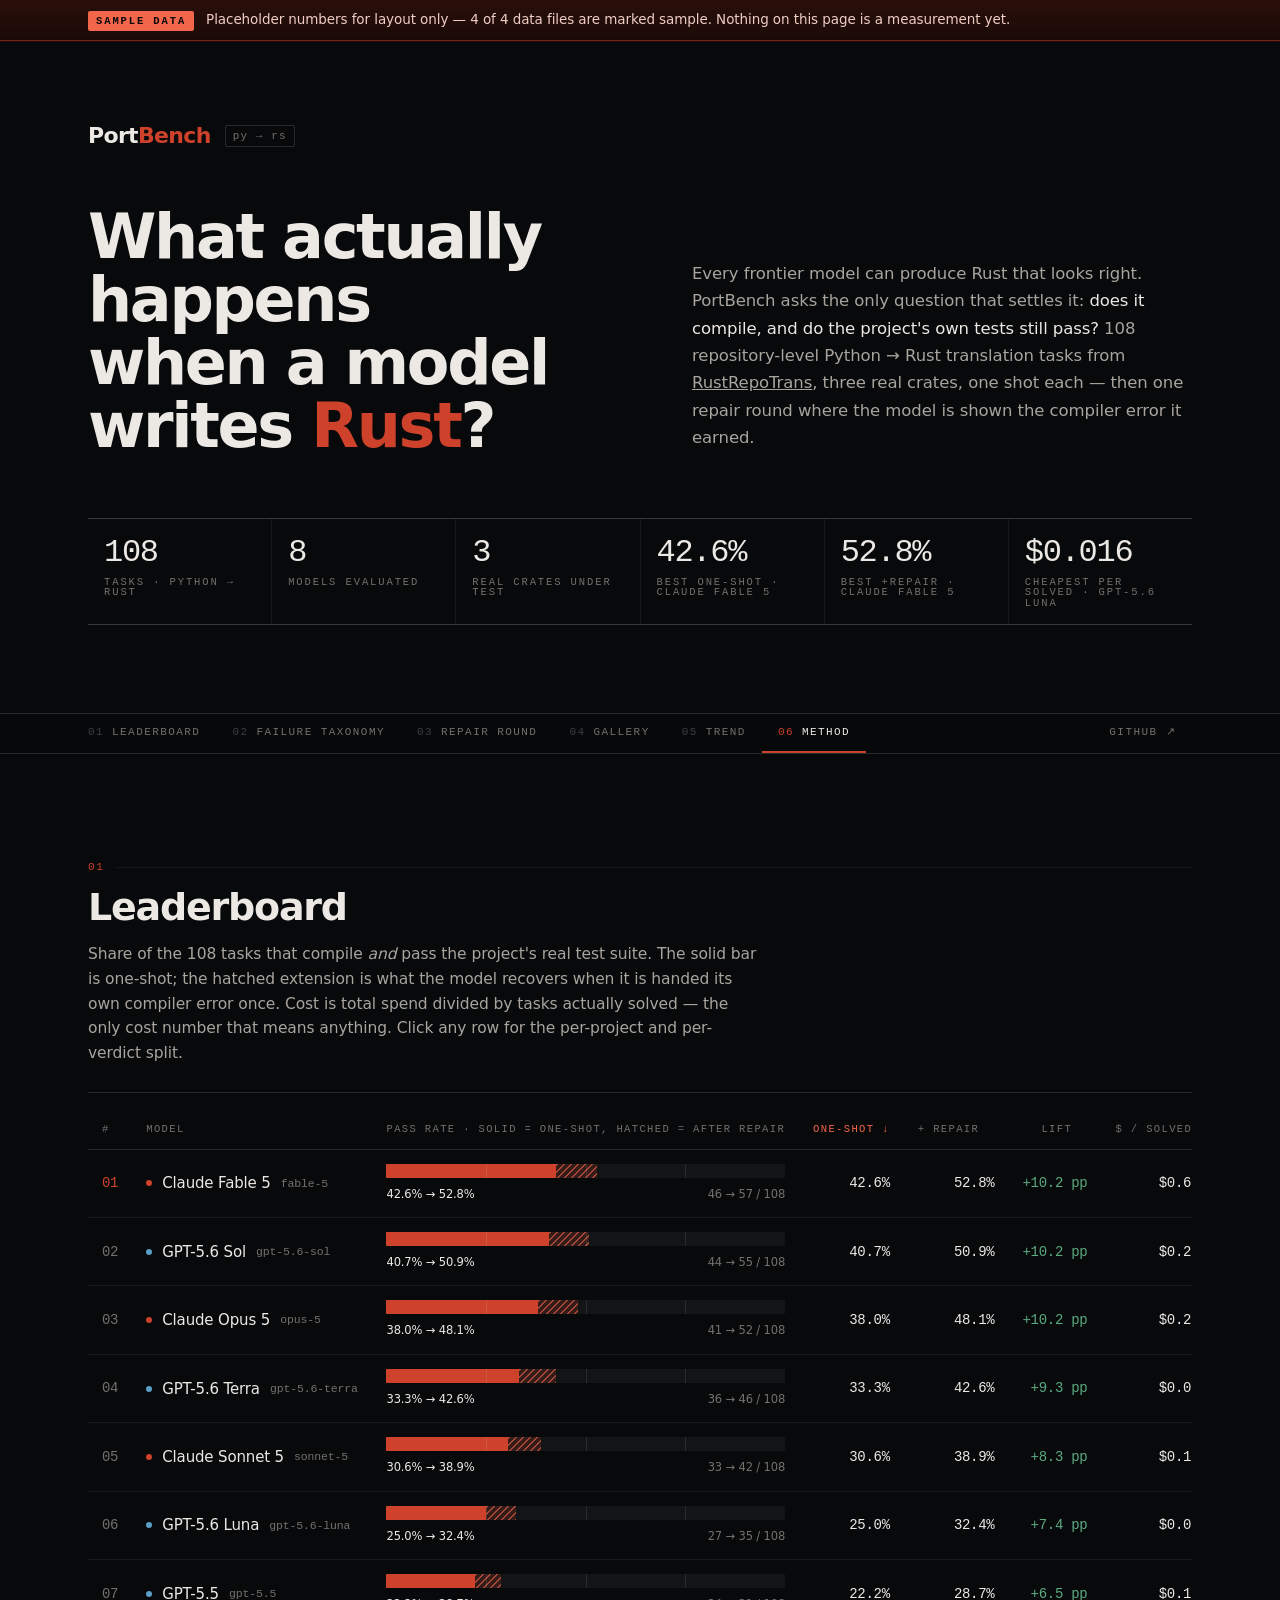
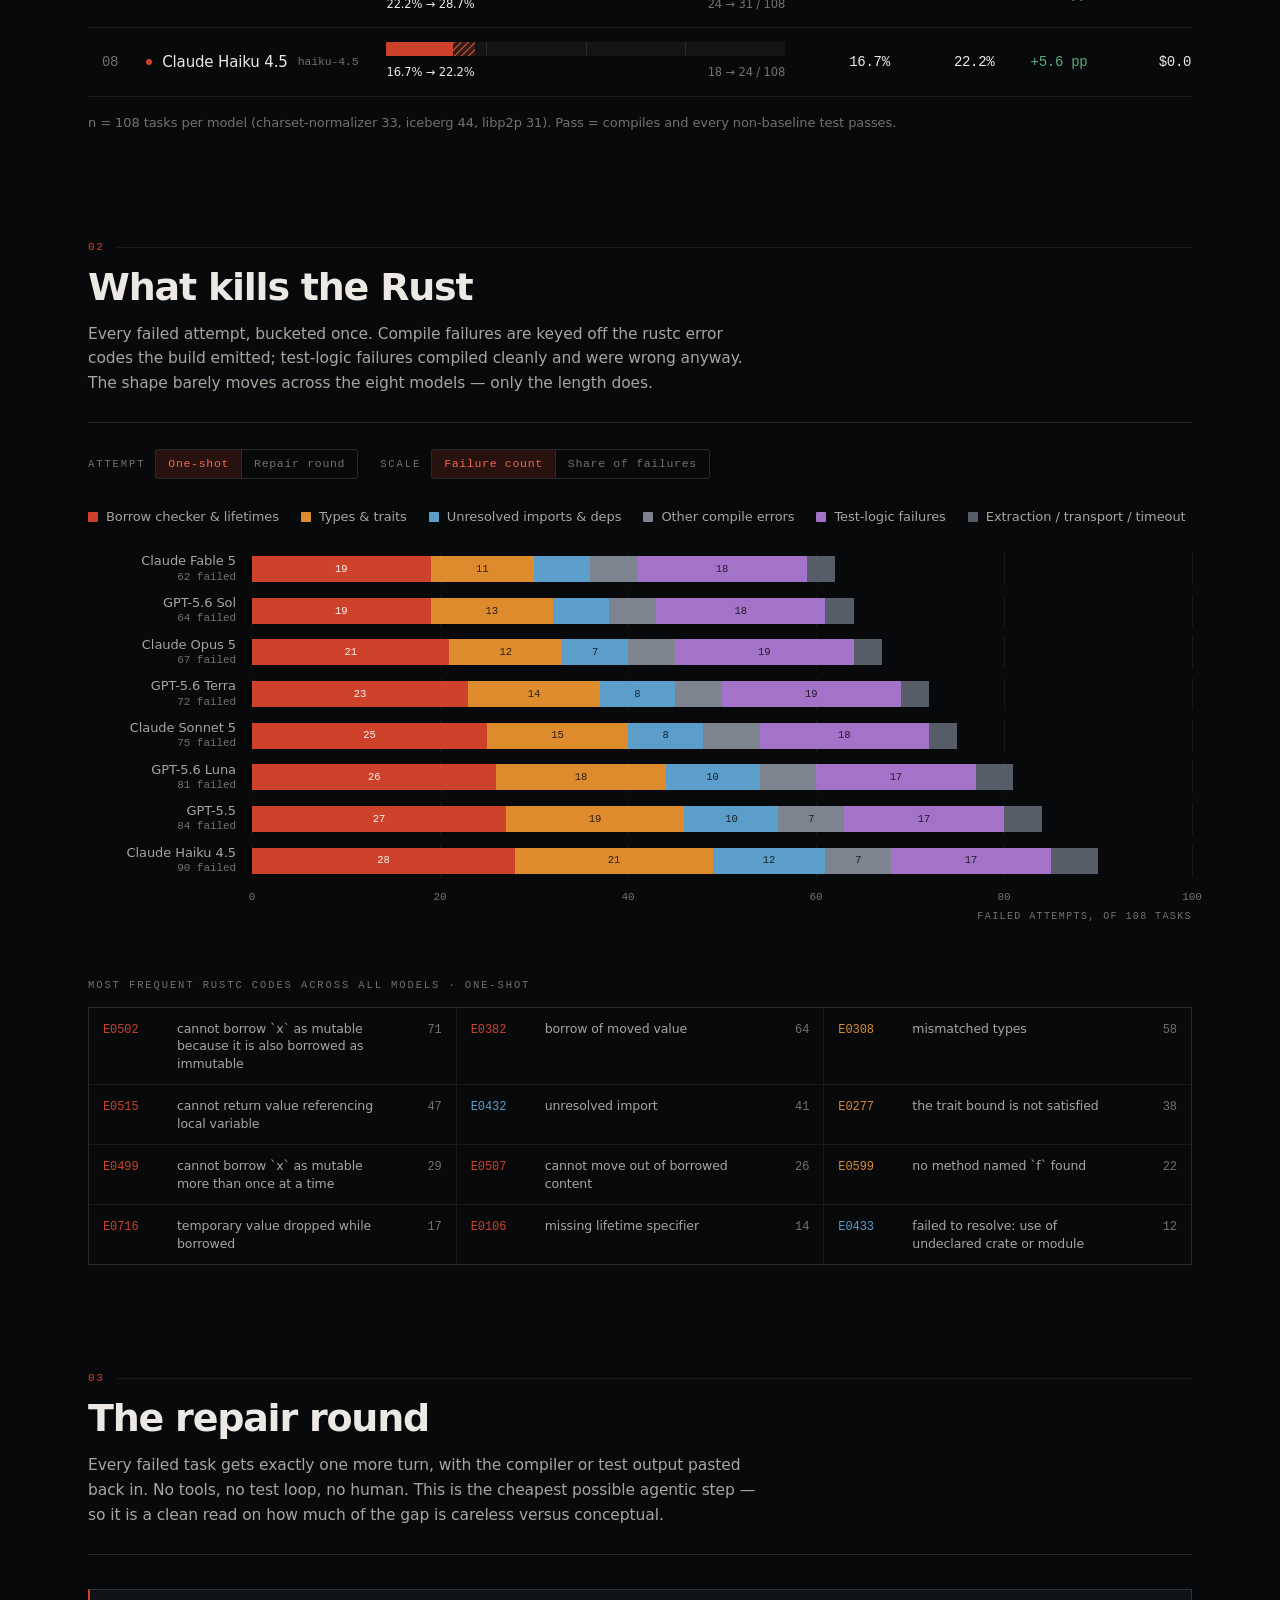
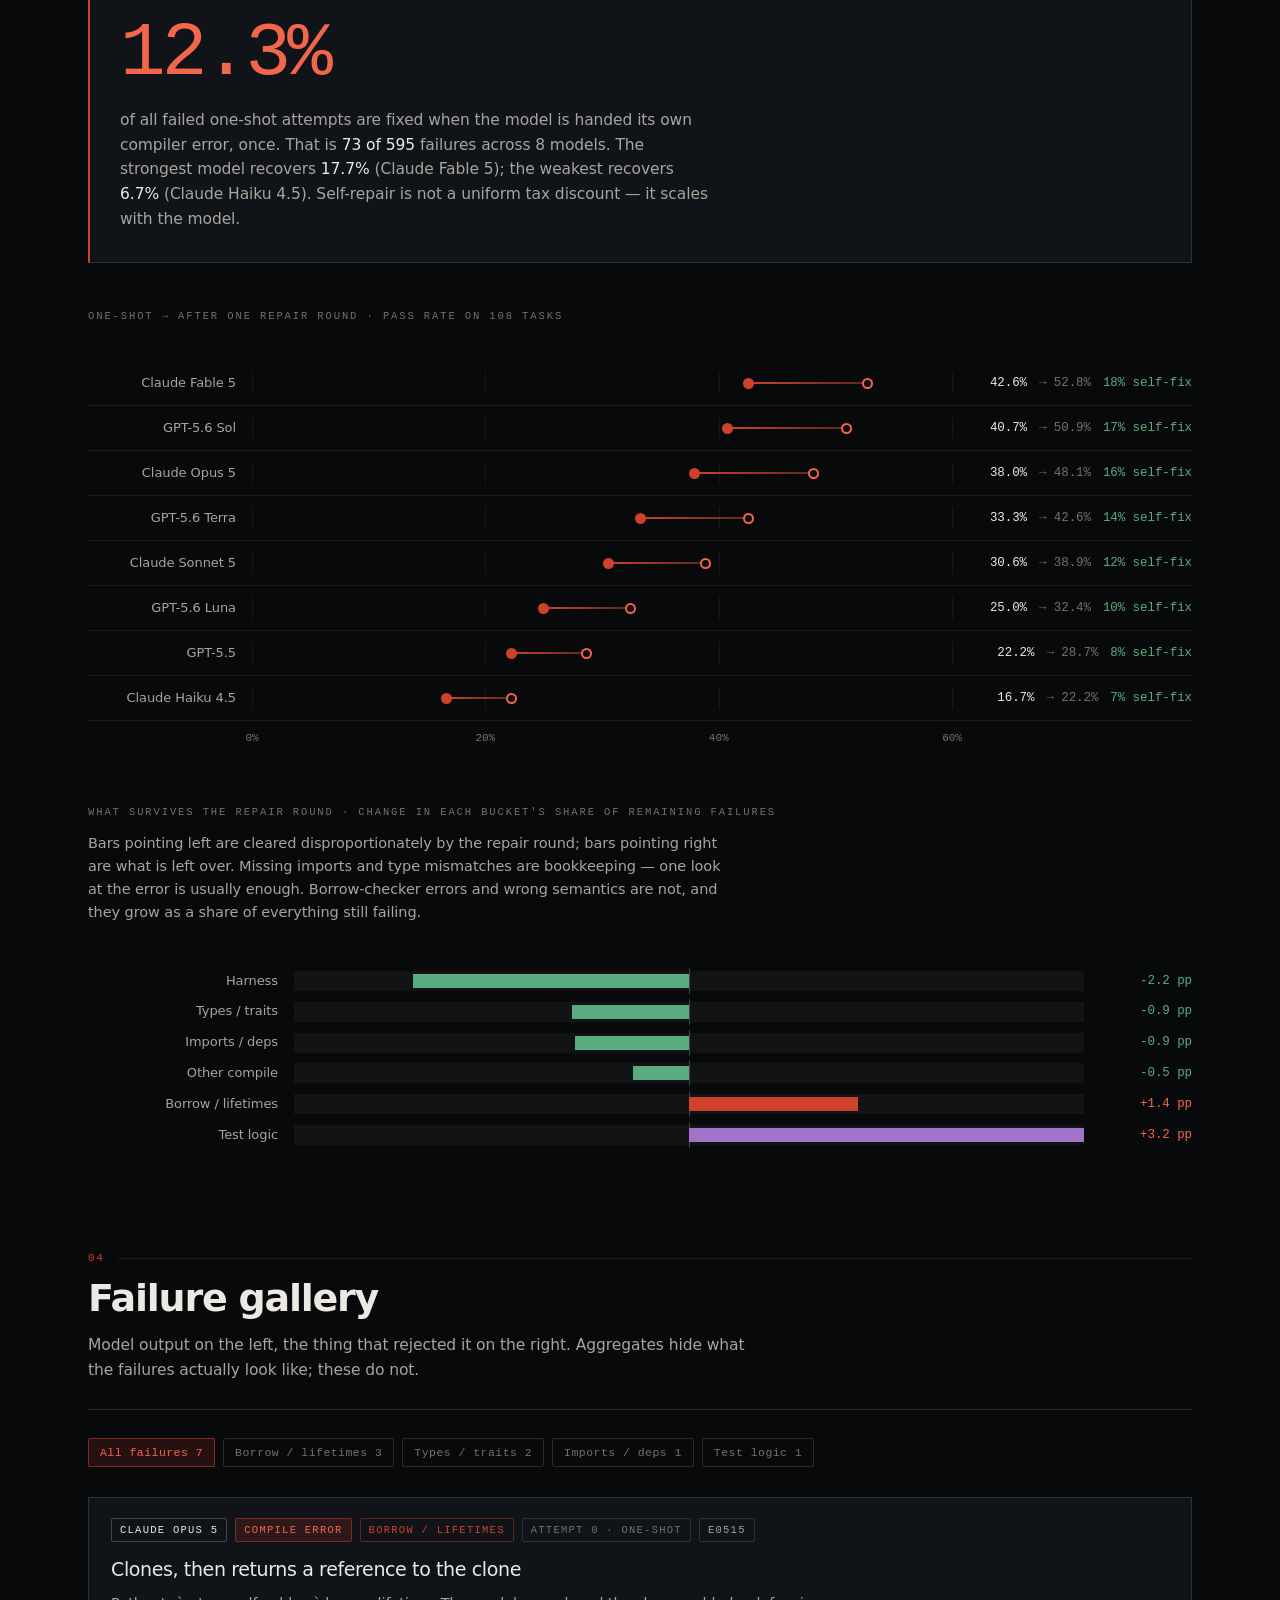
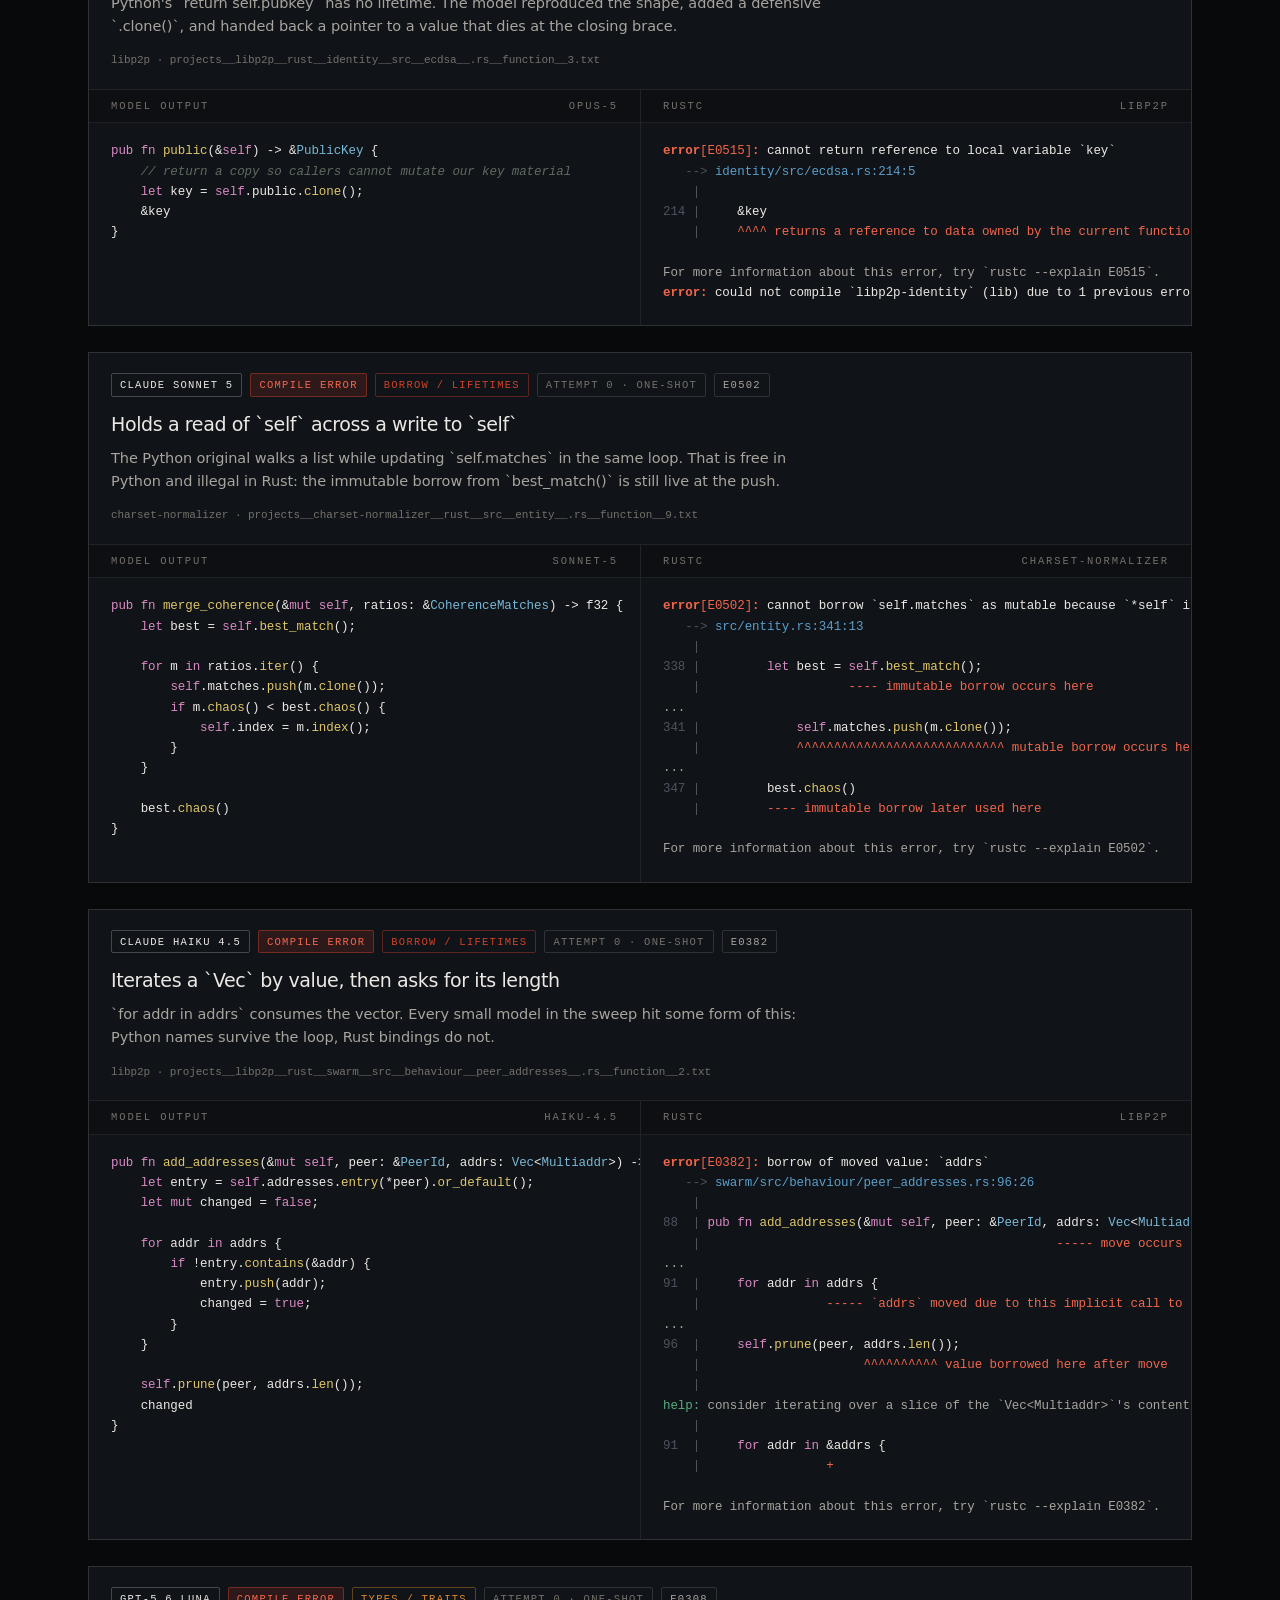
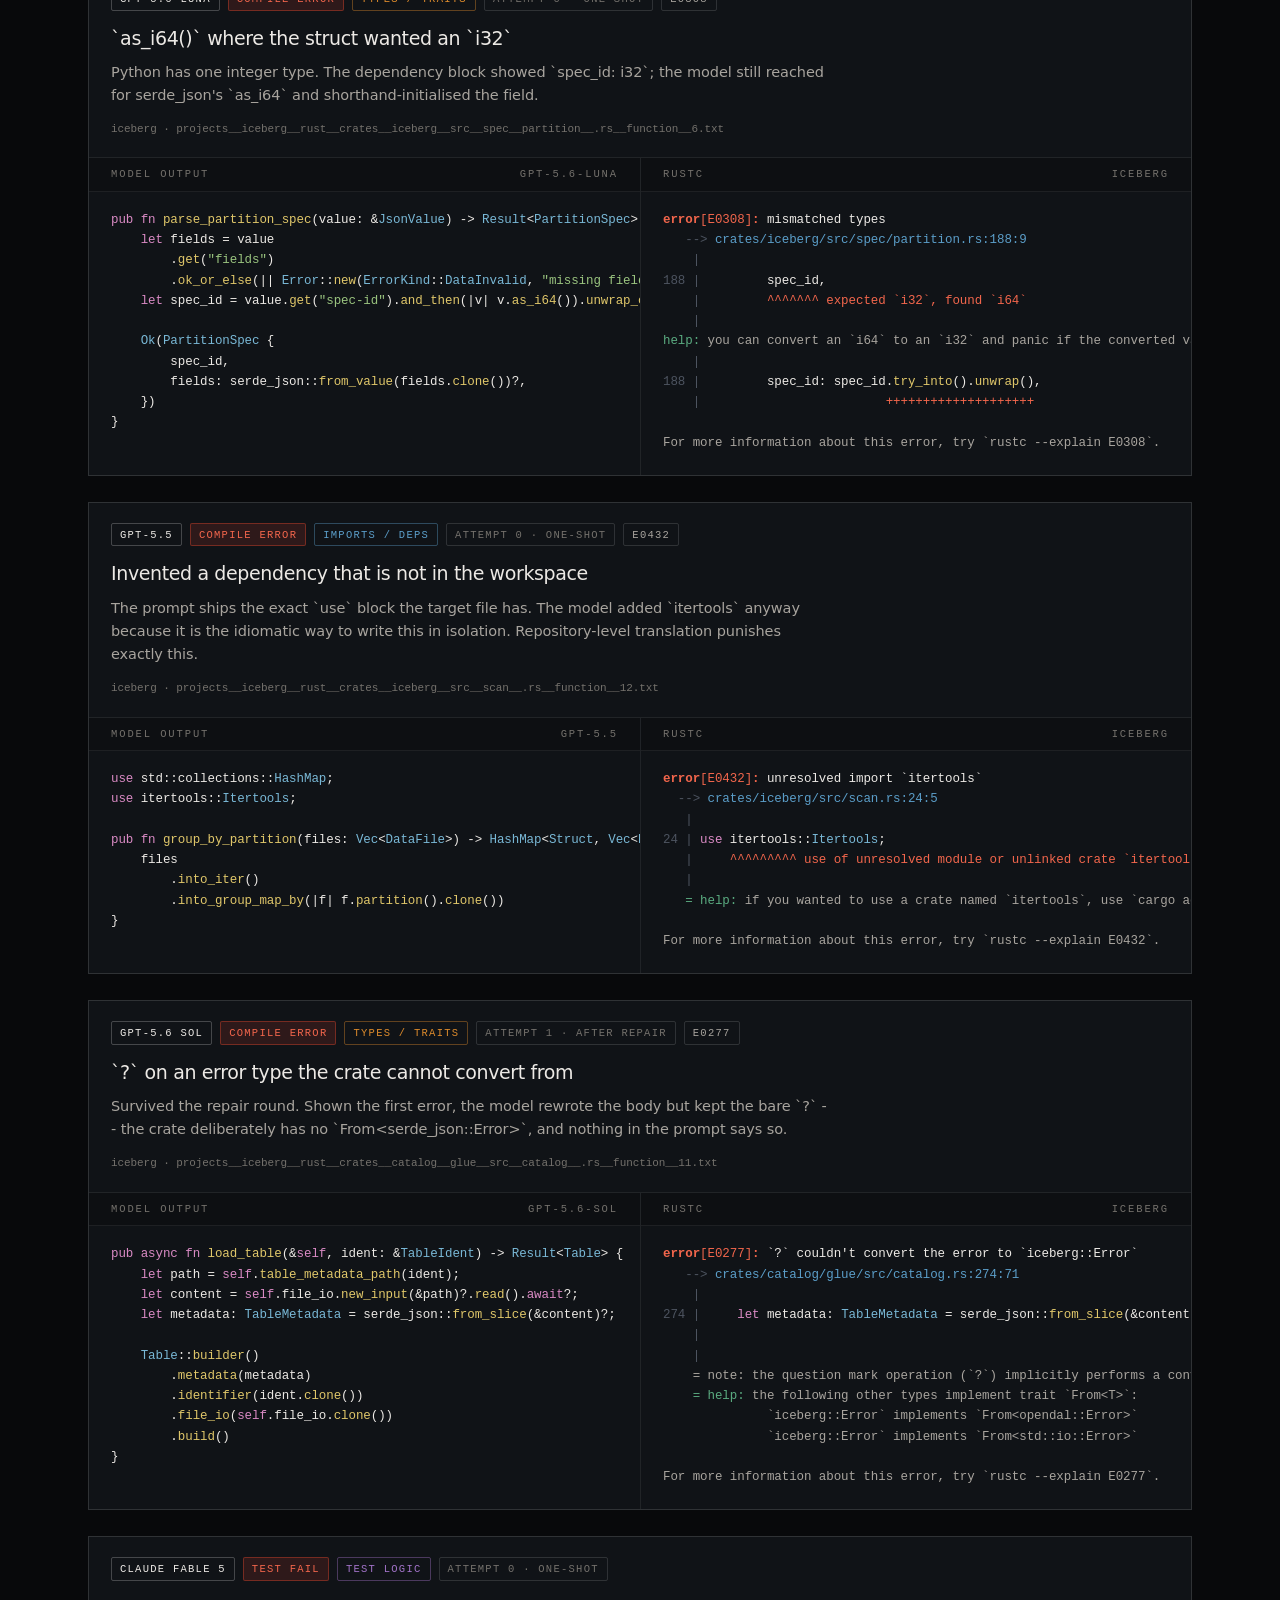
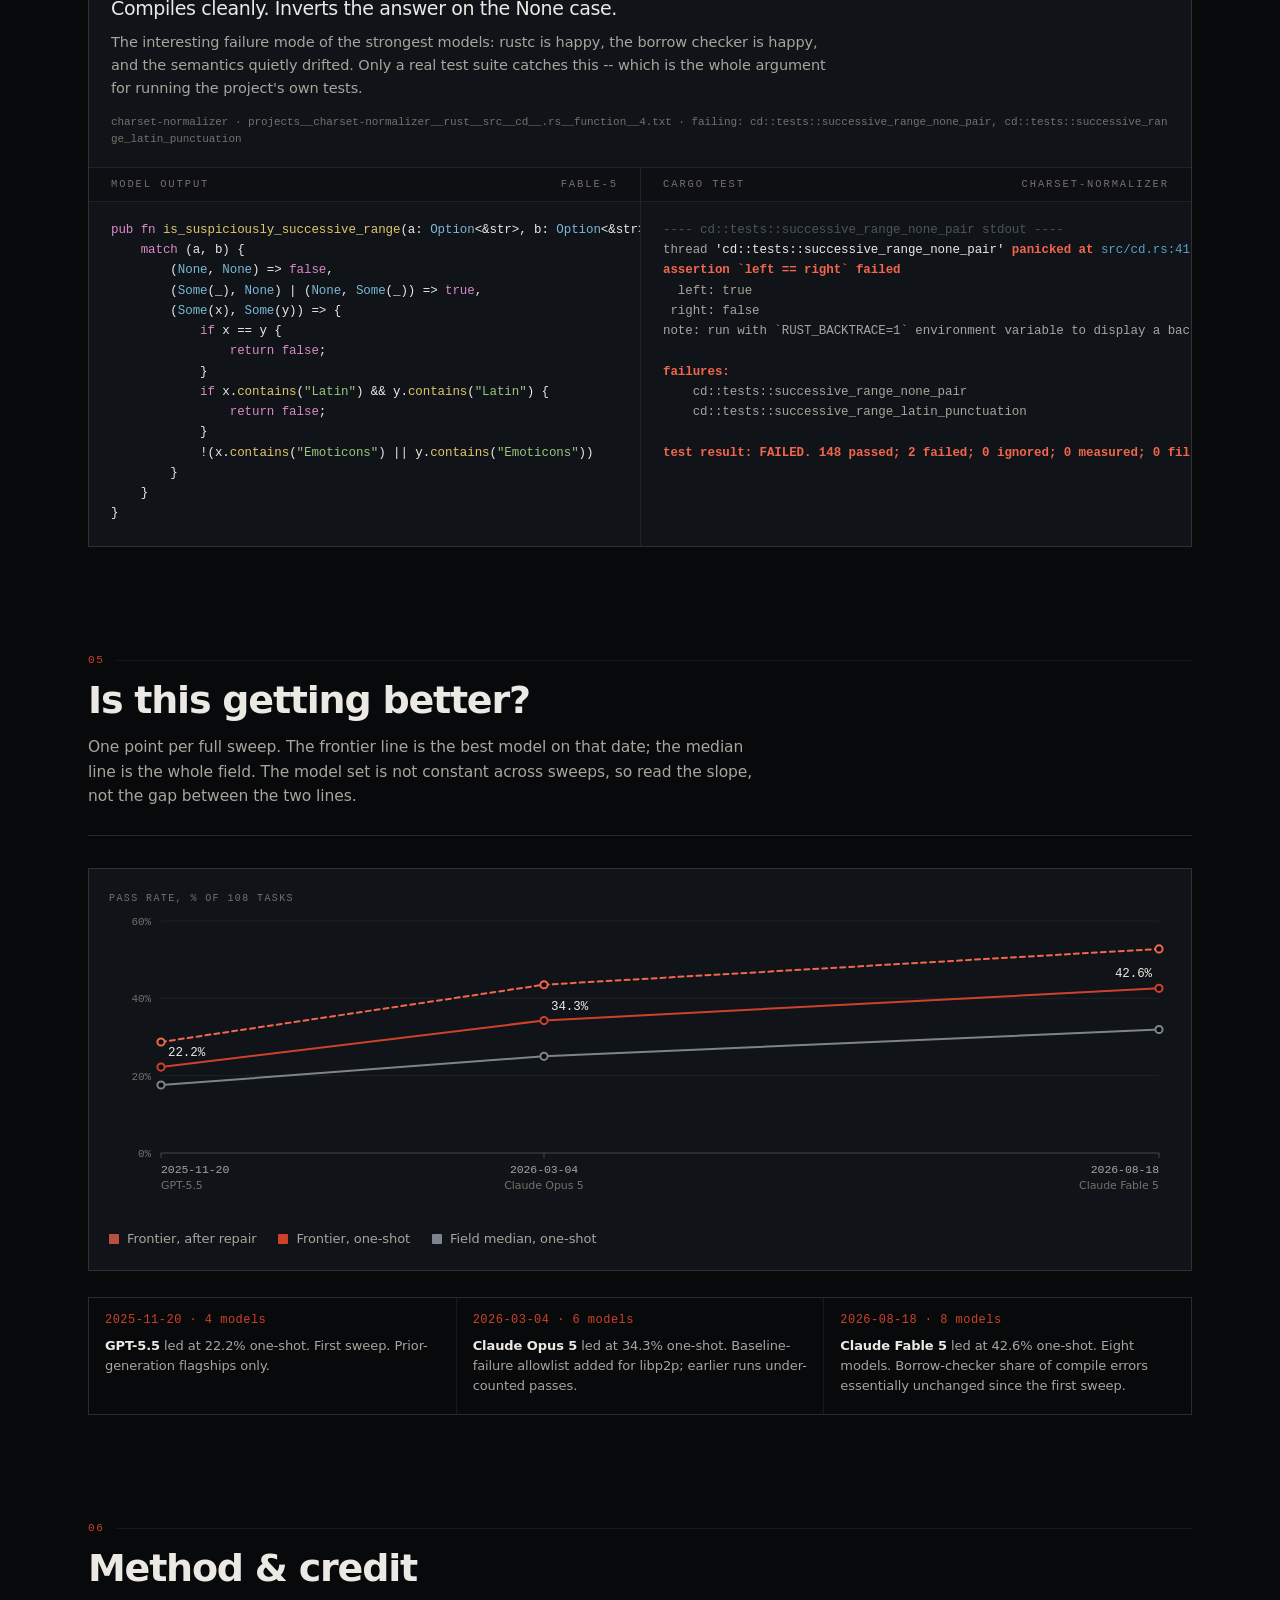
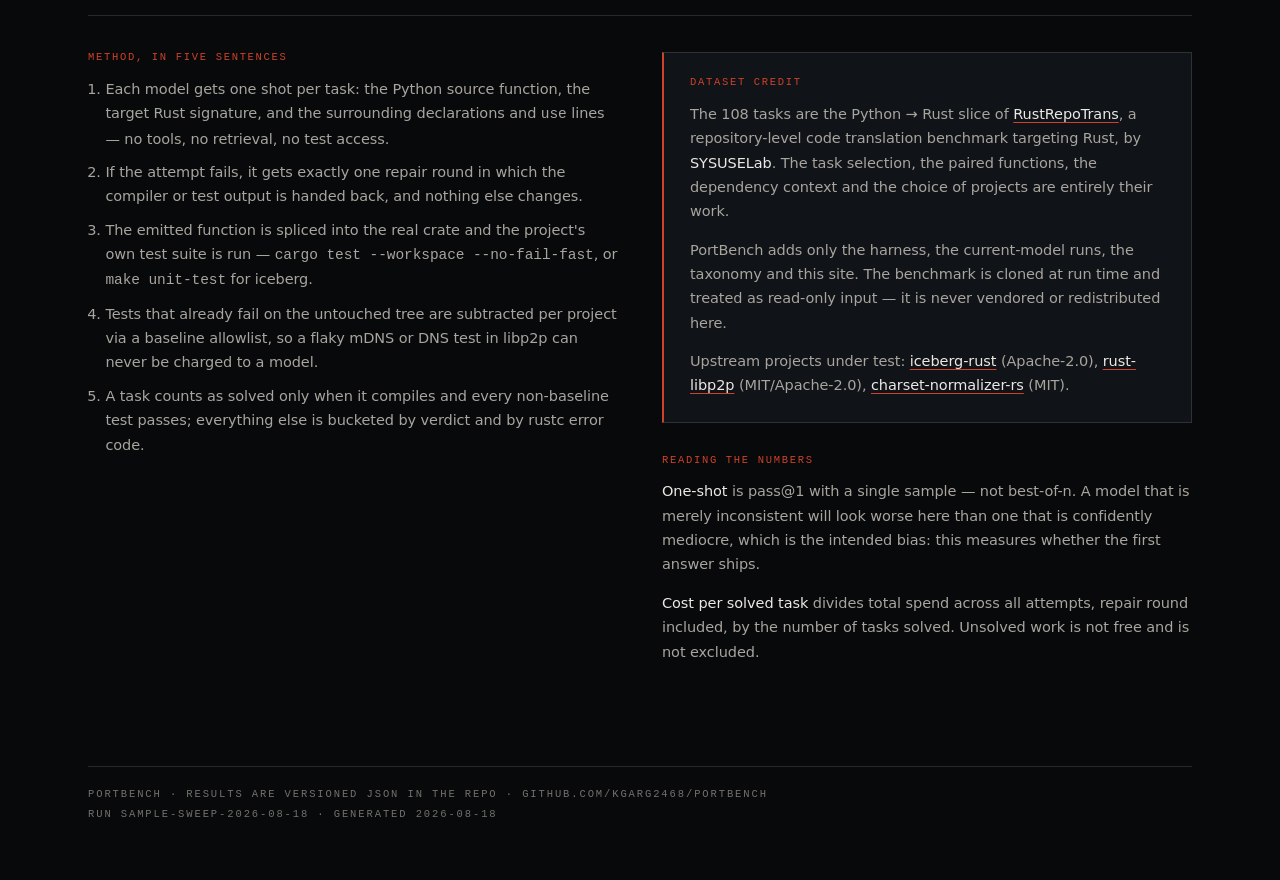
==== site/index.html @ 98a5a6e5 "Leaderboard site scaffold (sample data) Static, no build step: leaderboard with one-shot vs repair b" ====
<!doctype html>
<html lang="en">
<head>
<meta charset="utf-8">
<meta name="viewport" content="width=device-width, initial-scale=1">
<title>PortBench — how well do frontier models translate Python to Rust?</title>
<meta name="description" content="PortBench runs frontier AI models against the 108 Python-to-Rust translation tasks of RustRepoTrans (SYSUSELab), each verified by the project's own test suite. Leaderboard, failure taxonomy, repair-round analysis and a gallery of real compiler rejections.">
<meta name="color-scheme" content="dark">
<link rel="stylesheet" href="css/portbench.css">
<!--
  Static site. No framework, no build step, no bundler.

  Data:  every number comes from JSON under site/data/, resolved through
         site/data/manifest.json. Publishing real results is a data-only
         change: drop files into site/data/real/ and flip "dataset" in the
         manifest. No code edit, no redeploy logic.

  file://  browsers block fetch() against file:// origins (opaque origin, CORS).
           Serve the directory instead — from site/:
               python3 -m http.server 8000
           then open http://localhost:8000/ . Opening index.html directly still
           renders the shell and shows an explicit instruction panel rather than
           failing silently. Any static host (GitHub Pages included) works as-is.
-->
</head>
<body>

<div id="sample-banner" hidden>
  <div class="wrap">
    <span class="tag">Sample data</span>
    <p id="sample-banner-text">Placeholder numbers for layout only. No model run has happened yet — nothing here is a measurement.</p>
  </div>
</div>

<header class="masthead">
  <div class="wrap">
    <div class="brand">
      <h1>Port<span>Bench</span></h1>
      <span class="slug">py&nbsp;→&nbsp;rs</span>
    </div>

    <div class="herogrid">
      <h2 class="hero">What actually happens when a model writes <em>Rust</em>?</h2>
      <p class="hero-sub">
        Every frontier model can produce Rust that looks right. PortBench asks the only question that
        settles it: <strong>does it compile, and do the project's own tests still pass?</strong>
        108 repository-level Python&nbsp;→&nbsp;Rust translation tasks from
        <a href="https://github.com/SYSUSELab/RustRepoTrans">RustRepoTrans</a>, three real crates,
        one shot each — then one repair round where the model is shown the compiler error it earned.
      </p>
    </div>

    <div class="statstrip" id="statstrip" aria-label="Run summary"></div>
  </div>
</header>

<nav class="secnav" aria-label="Sections">
  <div class="wrap">
    <a href="#leaderboard"><b>01</b> Leaderboard</a>
    <a href="#taxonomy"><b>02</b> Failure taxonomy</a>
    <a href="#repair"><b>03</b> Repair round</a>
    <a href="#gallery"><b>04</b> Gallery</a>
    <a href="#trend"><b>05</b> Trend</a>
    <a href="#about"><b>06</b> Method</a>
    <a class="repo" href="https://github.com/kgarg2468/PortBench">GitHub&nbsp;↗</a>
  </div>
</nav>

<main>

  <!-- 01 ------------------------------------------------------------------ -->
  <section id="leaderboard">
    <div class="wrap">
      <div class="sechead">
        <div class="rail"><span class="no">01</span><span class="tick"></span></div>
        <h3>Leaderboard</h3>
        <p>
          Share of the 108 tasks that compile <em>and</em> pass the project's real test suite.
          The solid bar is one-shot; the hatched extension is what the model recovers when it is
          handed its own compiler error once. Cost is total spend divided by tasks actually solved —
          the only cost number that means anything. Click any row for the per-project and per-verdict split.
        </p>
      </div>
      <div id="board-mount" class="loading">Loading leaderboard…</div>
    </div>
  </section>

  <!-- 02 ------------------------------------------------------------------ -->
  <section id="taxonomy">
    <div class="wrap">
      <div class="sechead">
        <div class="rail"><span class="no">02</span><span class="tick"></span></div>
        <h3>What kills the Rust</h3>
        <p>
          Every failed attempt, bucketed once. Compile failures are keyed off the rustc error codes
          the build emitted; test-logic failures compiled cleanly and were wrong anyway. The shape
          barely moves across the eight models — only the length does.
        </p>
      </div>
      <div id="taxonomy-mount" class="loading">Loading taxonomy…</div>
    </div>
  </section>

  <!-- 03 ------------------------------------------------------------------ -->
  <section id="repair">
    <div class="wrap">
      <div class="sechead">
        <div class="rail"><span class="no">03</span><span class="tick"></span></div>
        <h3>The repair round</h3>
        <p>
          Every failed task gets exactly one more turn, with the compiler or test output pasted back
          in. No tools, no test loop, no human. This is the cheapest possible agentic step — so it is
          a clean read on how much of the gap is careless versus conceptual.
        </p>
      </div>
      <div id="repair-mount" class="loading">Loading repair analysis…</div>
    </div>
  </section>

  <!-- 04 ------------------------------------------------------------------ -->
  <section id="gallery">
    <div class="wrap">
      <div class="sechead">
        <div class="rail"><span class="no">04</span><span class="tick"></span></div>
        <h3>Failure gallery</h3>
        <p>
          Model output on the left, the thing that rejected it on the right. Aggregates hide what the
          failures actually look like; these do not.
        </p>
      </div>
      <div id="gallery-mount" class="loading">Loading gallery…</div>
    </div>
  </section>

  <!-- 05 ------------------------------------------------------------------ -->
  <section id="trend">
    <div class="wrap">
      <div class="sechead">
        <div class="rail"><span class="no">05</span><span class="tick"></span></div>
        <h3>Is this getting better?</h3>
        <p>
          One point per full sweep. The frontier line is the best model on that date; the median line
          is the whole field. The model set is not constant across sweeps, so read the slope, not the
          gap between the two lines.
        </p>
      </div>
      <div id="trend-mount" class="loading">Loading trend…</div>
    </div>
  </section>

</main>

<!-- 06 -------------------------------------------------------------------- -->
<footer id="about">
  <div class="wrap">
    <div class="sechead abouthead">
      <div class="rail"><span class="no">06</span><span class="tick"></span></div>
      <h3>Method &amp; credit</h3>
    </div>

    <div class="aboutgrid">
      <div>
        <h4>Method, in five sentences</h4>
        <ol>
          <li>Each model gets one shot per task: the Python source function, the target Rust
            signature, and the surrounding declarations and <code>use</code> lines — no tools, no
            retrieval, no test access.</li>
          <li>If the attempt fails, it gets exactly one repair round in which the compiler or test
            output is handed back, and nothing else changes.</li>
          <li>The emitted function is spliced into the real crate and the project's own test suite is
            run — <code>cargo test --workspace --no-fail-fast</code>, or <code>make unit-test</code>
            for iceberg.</li>
          <li>Tests that already fail on the untouched tree are subtracted per project via a baseline
            allowlist, so a flaky mDNS or DNS test in libp2p can never be charged to a model.</li>
          <li>A task counts as solved only when it compiles and every non-baseline test passes;
            everything else is bucketed by verdict and by rustc error code.</li>
        </ol>
      </div>

      <div>
        <div class="credit">
          <h4>Dataset credit</h4>
          <p>
            The 108 tasks are the Python&nbsp;→&nbsp;Rust slice of
            <strong><a href="https://github.com/SYSUSELab/RustRepoTrans">RustRepoTrans</a></strong>,
            a repository-level code translation benchmark targeting Rust, by
            <strong>SYSUSELab</strong>. The task selection, the paired functions, the dependency
            context and the choice of projects are entirely their work.
          </p>
          <p>
            PortBench adds only the harness, the current-model runs, the taxonomy and this site.
            The benchmark is cloned at run time and treated as read-only input — it is never
            vendored or redistributed here.
          </p>
          <p>
            Upstream projects under test:
            <a href="https://github.com/apache/iceberg-rust">iceberg-rust</a> (Apache-2.0),
            <a href="https://github.com/libp2p/rust-libp2p">rust-libp2p</a> (MIT/Apache-2.0),
            <a href="https://github.com/nickspring/charset-normalizer-rs">charset-normalizer-rs</a> (MIT).
          </p>
        </div>

        <div style="margin-top:32px">
          <h4>Reading the numbers</h4>
          <p>
            <strong>One-shot</strong> is pass@1 with a single sample — not best-of-n. A model that is
            merely inconsistent will look worse here than one that is confidently mediocre, which is
            the intended bias: this measures whether the first answer ships.
          </p>
          <p>
            <strong>Cost per solved task</strong> divides total spend across all attempts, repair
            round included, by the number of tasks solved. Unsolved work is not free and is not
            excluded.
          </p>
        </div>
      </div>
    </div>

    <div class="colophon">
      <span class="eyebrow">PortBench · results are versioned JSON in the repo · <a href="https://github.com/kgarg2468/PortBench">github.com/kgarg2468/PortBench</a></span>
      <span class="eyebrow" id="colophon-run">—</span>
    </div>
  </div>
</footer>

<script src="js/highlight.js"></script>
<script src="js/app.js"></script>
</body>
</html>
---- site/css/portbench.css ----
/* PortBench — leaderboard site
   No framework, no build step. Plain CSS, custom properties, system fonts.
   Palette is deliberately narrow: near-black ground, warm off-white ink,
   rust orange as the only saturated accent, one hue per taxonomy bucket. */

:root {
  --bg:        #08090b;
  --bg-raise:  #0d0f12;
  --panel:     #101317;
  --panel-2:   #14181d;

  --line:      rgba(255, 255, 255, .07);
  --line-mid:  rgba(255, 255, 255, .13);
  --line-hi:   rgba(255, 255, 255, .22);

  --ink:       #ece9e5;
  --ink-2:     #a8a49e;
  --ink-3:     #74716c;

  --rust:      #ce422b;
  --rust-lit:  #f2664c;
  --rust-dim:  rgba(206, 66, 43, .16);
  --pass:      #5aab80;

  --b-borrow:  #ce422b;
  --b-types:   #dd8b2c;
  --b-imports: #5b9ec9;
  --b-other:   #7d848f;
  --b-test:    #a273c9;
  --b-harness: #565d69;

  --sans: -apple-system, BlinkMacSystemFont, "SF Pro Text", "Segoe UI", Inter, system-ui, sans-serif;
  --mono: ui-monospace, "SF Mono", SFMono-Regular, "JetBrains Mono", Menlo, Consolas, monospace;

  --gutter: clamp(18px, 4vw, 48px);
  --maxw: 1200px;
}

*, *::before, *::after { box-sizing: border-box; }

html { -webkit-text-size-adjust: 100%; scroll-behavior: smooth; }
@media (prefers-reduced-motion: reduce) {
  html { scroll-behavior: auto; }
  * { animation-duration: .01ms !important; transition-duration: .01ms !important; }
}

body {
  margin: 0;
  background: var(--bg);
  color: var(--ink);
  font: 400 16px/1.6 var(--sans);
  letter-spacing: -.005em;
  -webkit-font-smoothing: antialiased;
}

a { color: inherit; }
a:focus-visible, button:focus-visible, [tabindex]:focus-visible {
  outline: 2px solid var(--rust-lit);
  outline-offset: 2px;
  border-radius: 2px;
}

.wrap { width: 100%; max-width: var(--maxw); margin: 0 auto; padding: 0 var(--gutter); }

/* ---------- shared type ---------- */

.eyebrow {
  font: 500 10.5px/1 var(--mono);
  text-transform: uppercase;
  letter-spacing: .18em;
  color: var(--ink-3);
}
.num { font-family: var(--mono); font-variant-numeric: tabular-nums; letter-spacing: -.02em; }
.dimmed { color: var(--ink-2); }

/* ---------- sample-data banner ---------- */

#sample-banner {
  position: sticky;
  top: 0;
  z-index: 60;
  background: linear-gradient(180deg, #2a0f0a, #1a0a07);
  border-bottom: 1px solid rgba(206, 66, 43, .45);
  box-shadow: 0 1px 0 rgba(206, 66, 43, .12);
}
#sample-banner[hidden] { display: none; }
#sample-banner .wrap {
  display: flex;
  align-items: baseline;
  gap: 12px;
  flex-wrap: wrap;
  padding-top: 9px;
  padding-bottom: 9px;
}
#sample-banner .tag {
  font: 600 10.5px/1 var(--mono);
  text-transform: uppercase;
  letter-spacing: .18em;
  color: #0b0806;
  background: var(--rust-lit);
  padding: 5px 8px 4px;
  border-radius: 2px;
  white-space: nowrap;
}
#sample-banner p { margin: 0; font-size: 13.5px; color: #f0cdc4; }

/* ---------- masthead ---------- */

.masthead { padding: clamp(40px, 7vw, 84px) 0 0; }

.brand { display: flex; align-items: center; gap: 14px; }
.brand h1 {
  margin: 0;
  font: 700 22px/1 var(--sans);
  letter-spacing: -.03em;
}
.brand h1 span { color: var(--rust); }
.brand .slug {
  font: 500 11px/1 var(--mono);
  letter-spacing: .1em;
  color: var(--ink-3);
  border: 1px solid var(--line-mid);
  border-radius: 2px;
  padding: 5px 7px 4px;
}

.herogrid {
  margin: clamp(30px, 5vw, 58px) 0 0;
  display: grid;
  grid-template-columns: minmax(0, 1.08fr) minmax(0, 1fr);
  gap: clamp(28px, 5vw, 72px);
  align-items: end;
}
.hero {
  margin: 0;
  max-width: 13ch;
  font: 600 clamp(34px, 5.6vw, 62px)/1.02 var(--sans);
  letter-spacing: -.037em;
  text-wrap: balance;
}
.hero em { font-style: normal; color: var(--rust); }
.hero-sub {
  margin: 0 0 6px;
  max-width: 56ch;
  font-size: clamp(15px, 1.4vw, 16.5px);
  line-height: 1.66;
  color: var(--ink-2);
}
.hero-sub strong { color: var(--ink); font-weight: 500; }

/* stat strip */
.statstrip {
  display: grid;
  grid-template-columns: repeat(auto-fit, minmax(128px, 1fr));
  gap: 1px;
  margin: clamp(34px, 6vw, 60px) 0 0;
  background: var(--line);
  border-top: 1px solid var(--line-mid);
  border-bottom: 1px solid var(--line-mid);
}
.statstrip .stat { background: var(--bg); padding: 18px 16px 16px; }
.statstrip .stat .v {
  display: block;
  font: 500 clamp(24px, 3.2vw, 32px)/1 var(--mono);
  font-variant-numeric: tabular-nums;
  letter-spacing: -.04em;
}
.statstrip .stat .k { display: block; margin-top: 8px; }

/* ---------- section nav ---------- */

.secnav {
  position: sticky;
  top: 0;
  z-index: 50;
  margin-top: clamp(48px, 8vw, 88px);
  background: rgba(8, 9, 11, .86);
  backdrop-filter: saturate(150%) blur(12px);
  -webkit-backdrop-filter: saturate(150%) blur(12px);
  border-top: 1px solid var(--line-mid);
  border-bottom: 1px solid var(--line-mid);
}
/* --banner-h is measured in app.js so the nav docks under the sample banner
   whatever height that banner wraps to. Zeroed on small screens, where the
   banner scrolls away instead of stacking. */
body.has-sample .secnav { top: var(--banner-h, 0px); }
.secnav .wrap { display: flex; align-items: stretch; gap: 0; overflow-x: auto; scrollbar-width: none; }
.secnav .wrap::-webkit-scrollbar { display: none; }
.secnav a {
  flex: none;
  display: flex;
  align-items: center;
  gap: 8px;
  padding: 13px 16px;
  text-decoration: none;
  color: var(--ink-3);
  font: 500 11px/1 var(--mono);
  text-transform: uppercase;
  letter-spacing: .13em;
  white-space: nowrap;
  border-bottom: 2px solid transparent;
  transition: color .15s ease;
}
.secnav a:first-child { padding-left: 0; }
.secnav a b { color: var(--line-hi); font-weight: 500; }
.secnav a:hover { color: var(--ink); }
.secnav a.active { color: var(--ink); border-bottom-color: var(--rust); }
.secnav a.active b { color: var(--rust); }
.secnav .repo { margin-left: auto; color: var(--ink-3); }

/* ---------- sections ---------- */

section { padding: clamp(58px, 9vw, 108px) 0 0; scroll-margin-top: 100px; }

.sechead { display: grid; gap: 14px; padding-bottom: 26px; border-bottom: 1px solid var(--line-mid); }
.sechead .rail { display: flex; align-items: center; gap: 12px; }
.sechead .rail .no {
  font: 500 11px/1 var(--mono);
  letter-spacing: .16em;
  color: var(--rust);
}
.sechead .rail .tick { flex: 1; height: 1px; background: var(--line); }
.sechead h3 {
  margin: 0;
  font: 600 clamp(26px, 3.8vw, 38px)/1.08 var(--sans);
  letter-spacing: -.032em;
}
.sechead p {
  margin: 0;
  max-width: 68ch;
  color: var(--ink-2);
  font-size: 15.5px;
  line-height: 1.6;
}

/* ---------- controls ---------- */

.controls { display: flex; flex-wrap: wrap; gap: 22px; align-items: center; margin: 26px 0 0; }
.ctrl { display: flex; align-items: center; gap: 10px; }
.ctrl > .eyebrow { flex: none; }
.segmented { display: inline-flex; border: 1px solid var(--line-mid); border-radius: 3px; overflow: hidden; }
.segmented button {
  appearance: none;
  border: 0;
  background: transparent;
  color: var(--ink-3);
  font: 500 11.5px/1 var(--mono);
  letter-spacing: .06em;
  padding: 8px 12px;
  cursor: pointer;
  transition: background .15s ease, color .15s ease;
}
.segmented button + button { border-left: 1px solid var(--line-mid); }
.segmented button:hover { color: var(--ink); }
.segmented button[aria-pressed="true"] { background: var(--rust-dim); color: var(--rust-lit); }

/* ---------- leaderboard ---------- */

.tablewrap { margin-top: 30px; overflow-x: auto; -webkit-overflow-scrolling: touch; }
table.board { width: 100%; min-width: 860px; border-collapse: collapse; }
table.board caption { caption-side: bottom; text-align: left; padding-top: 16px; color: var(--ink-3); font-size: 13px; }

table.board th {
  text-align: right;
  padding: 0 14px 12px;
  font: 500 10.5px/1.3 var(--mono);
  text-transform: uppercase;
  letter-spacing: .13em;
  color: var(--ink-3);
  border-bottom: 1px solid var(--line-mid);
  white-space: nowrap;
  vertical-align: bottom;
}
table.board th:first-child, table.board th.left { text-align: left; }
table.board th[data-sort] { cursor: pointer; user-select: none; }
table.board th[data-sort]:hover { color: var(--ink); }
table.board th[data-sort]::after { content: "  "; white-space: pre; }
table.board th[aria-sort="descending"] { color: var(--rust-lit); }
table.board th[aria-sort="descending"]::after { content: " ↓"; }
table.board th[aria-sort="ascending"] { color: var(--rust-lit); }
table.board th[aria-sort="ascending"]::after { content: " ↑"; }

table.board td {
  padding: 14px;
  border-bottom: 1px solid var(--line);
  text-align: right;
  font-family: var(--mono);
  font-variant-numeric: tabular-nums;
  font-size: 14px;
  letter-spacing: -.02em;
  vertical-align: middle;
  white-space: nowrap;
}
table.board td.left { text-align: left; font-family: var(--sans); font-size: 15px; letter-spacing: -.01em; }
table.board tr.row { cursor: pointer; }
table.board tr.row:hover td { background: var(--bg-raise); }
table.board tr.row.open td { background: var(--panel); }

td.rank { color: var(--ink-3); font-size: 12px; width: 1%; }
tr.row:first-child td.rank { color: var(--rust); }

.mname { display: flex; align-items: center; gap: 10px; white-space: nowrap; }
.mname .fam { width: 6px; height: 6px; border-radius: 50%; flex: none; }
.mname .fam.claude { background: var(--rust); }
.mname .fam.gpt { background: var(--b-imports); }
.mname .id { color: var(--ink-3); font: 400 11.5px/1 var(--mono); }

.bar {
  position: relative;
  display: flex;
  height: 14px;
  min-width: 190px;
  background: rgba(255, 255, 255, .045);
  border-radius: 1px;
  overflow: hidden;
}
.bar .seg-one { background: var(--rust); }
.bar .seg-rep {
  background-color: rgba(206, 66, 43, .18);
  background-image: repeating-linear-gradient(135deg, rgba(242, 102, 76, .6) 0 1.5px, transparent 1.5px 5px);
}
.bar .tick { position: absolute; top: 0; bottom: 0; width: 1px; background: rgba(255, 255, 255, .1); }
.barcell { width: 34%; }
.barcell .lab { display: flex; justify-content: space-between; gap: 10px; margin-top: 7px; font-size: 11.5px; color: var(--ink-3); }
.barcell .lab .hi { color: var(--ink); }

td.lift { color: var(--pass); }
td.cost .unit { color: var(--ink-3); font-size: 11.5px; }
td.chev { width: 1%; color: var(--ink-3); font-size: 11px; }

tr.detail > td { padding: 0; border-bottom: 1px solid var(--line); background: var(--panel); }
tr.detail .inner {
  display: grid;
  grid-template-columns: repeat(auto-fit, minmax(260px, 1fr));
  gap: 30px;
  padding: 26px 14px 30px;
}
.detail-block h4 { margin: 0 0 14px; font: 500 10.5px/1 var(--mono); text-transform: uppercase; letter-spacing: .16em; color: var(--ink-3); }
.projrow { display: grid; grid-template-columns: 130px 1fr 74px; gap: 12px; align-items: center; margin-bottom: 9px; font-size: 12.5px; }
.projrow .pname { color: var(--ink-2); font-family: var(--mono); font-size: 11.5px; overflow: hidden; text-overflow: ellipsis; }
.projrow .num { color: var(--ink); text-align: right; }
.projrow .bar { min-width: 0; height: 10px; }

.vmix { display: flex; height: 22px; border-radius: 1px; overflow: hidden; }
.vmix > i { display: block; }
.vlegend { display: flex; flex-wrap: wrap; gap: 6px 16px; margin-top: 12px; }
.vlegend span { display: inline-flex; align-items: center; gap: 7px; font: 400 11.5px/1 var(--mono); color: var(--ink-2); }
.vlegend i { width: 8px; height: 8px; border-radius: 1px; flex: none; }

/* ---------- taxonomy chart ---------- */

.legend { display: flex; flex-wrap: wrap; gap: 10px 22px; margin: 28px 0 6px; }
.legend .item { display: inline-flex; align-items: baseline; gap: 8px; font-size: 13px; color: var(--ink-2); }
.legend .item i { width: 10px; height: 10px; border-radius: 1px; flex: none; transform: translateY(1px); }

.taxchart { margin-top: 26px; }
.taxrow { display: grid; grid-template-columns: minmax(96px, 148px) 1fr; gap: 16px; align-items: center; margin-bottom: 10px; }
.taxrow .rowlab { text-align: right; font-size: 13px; color: var(--ink-2); line-height: 1.25; }
.taxrow .rowlab .n { display: block; font: 400 11px/1.4 var(--mono); color: var(--ink-3); }
.taxplot { position: relative; }
.taxgrid { position: absolute; inset: 0; pointer-events: none; }
.taxgrid i { position: absolute; top: -3px; bottom: -3px; width: 1px; background: rgba(255, 255, 255, .06); }
.taxbar { position: relative; display: flex; height: 26px; }
.taxbar > i { display: block; position: relative; }
.taxbar > i > b {
  position: absolute;
  inset: 0;
  display: grid;
  place-items: center;
  font: 500 10.5px/1 var(--mono);
  color: rgba(0, 0, 0, .72);
}
.taxaxis { display: grid; grid-template-columns: minmax(96px, 148px) 1fr; gap: 16px; margin-top: 8px; }
.taxaxis .ticks { position: relative; height: 48px; }
.taxaxis .ticks span {
  position: absolute;
  top: 6px;
  transform: translateX(-50%);
  font: 400 11px/1 var(--mono);
  color: var(--ink-3);
  white-space: nowrap;
}
.taxaxis .ticks .title {
  position: absolute;
  right: 0;
  top: 26px;
  transform: none;
  color: var(--ink-3);
  text-transform: uppercase;
  letter-spacing: .14em;
  font-size: 10px;
}

.codes { margin-top: 46px; display: grid; grid-template-columns: repeat(auto-fill, minmax(280px, 1fr)); gap: 1px; background: var(--line); border: 1px solid var(--line); }
.coderow { background: var(--bg); padding: 12px 14px; display: grid; grid-template-columns: 62px 1fr 42px; gap: 12px; align-items: baseline; }
.coderow .code { font: 500 12px/1 var(--mono); }
.coderow .msg { font-size: 12.5px; color: var(--ink-2); line-height: 1.4; }
.coderow .ct { text-align: right; font: 400 12px/1 var(--mono); color: var(--ink-3); }

/* ---------- repair ---------- */

.bignum {
  display: grid;
  grid-template-columns: minmax(0, 1fr);
  gap: 18px;
  margin: 34px 0 0;
  padding: 30px;
  background: var(--panel);
  border: 1px solid var(--line-mid);
  border-left: 2px solid var(--rust);
}
.bignum .v { font: 500 clamp(44px, 9vw, 76px)/.92 var(--mono); letter-spacing: -.05em; color: var(--rust-lit); }
.bignum p { margin: 0; max-width: 60ch; color: var(--ink-2); font-size: 15.5px; }
.bignum p strong { color: var(--ink); font-weight: 500; }

.dumbbells { margin-top: 40px; }
.dbrow { display: grid; grid-template-columns: minmax(96px, 148px) 1fr minmax(196px, 224px); gap: 16px; align-items: center; padding: 11px 0; border-bottom: 1px solid var(--line); }
.dbrow .rowlab { text-align: right; font-size: 13px; color: var(--ink-2); }
.dbtrack { position: relative; height: 22px; }
.dbtrack .grid { position: absolute; inset: 0; }
.dbtrack .grid i { position: absolute; top: 0; bottom: 0; width: 1px; background: rgba(255, 255, 255, .06); }
.dbtrack .link { position: absolute; top: 50%; height: 2px; transform: translateY(-50%); background: linear-gradient(90deg, var(--rust), rgba(242, 102, 76, .35)); }
.dbtrack .dot { position: absolute; top: 50%; width: 11px; height: 11px; margin: -5.5px 0 0 -5.5px; border-radius: 50%; }
.dbtrack .dot.one { background: var(--rust); }
.dbtrack .dot.rep { background: var(--bg); border: 2px solid var(--rust-lit); }
.dbrow .vals { display: flex; justify-content: flex-end; gap: 12px; font: 400 12.5px/1 var(--mono); font-variant-numeric: tabular-nums; color: var(--ink-3); white-space: nowrap; }
.dbrow .vals .a { color: var(--ink); }
.dbrow .vals .d { color: var(--pass); }
.dbaxis { display: grid; grid-template-columns: minmax(96px, 148px) 1fr minmax(196px, 224px); gap: 16px; margin-top: 6px; }
.dbaxis .ticks { position: relative; height: 24px; }
.dbaxis .ticks span { position: absolute; top: 6px; transform: translateX(-50%); font: 400 11px/1 var(--mono); color: var(--ink-3); }

.shifts { margin-top: 46px; display: grid; gap: 10px; }
.shiftrow { display: grid; grid-template-columns: minmax(120px, 190px) 1fr minmax(72px, 92px); gap: 16px; align-items: center; font-size: 13px; }
.shiftrow .rowlab { text-align: right; color: var(--ink-2); }
.shifttrack { position: relative; height: 20px; background: rgba(255, 255, 255, .04); }
.shifttrack .zero { position: absolute; top: -3px; bottom: -3px; width: 1px; background: var(--line-hi); }
.shifttrack .fill { position: absolute; top: 3px; bottom: 3px; }
.shiftrow .delta { text-align: right; font: 400 12.5px/1 var(--mono); font-variant-numeric: tabular-nums; }
.shiftrow .delta.up { color: var(--rust-lit); }
.shiftrow .delta.down { color: var(--pass); }

/* ---------- gallery ---------- */

.filters { display: flex; flex-wrap: wrap; gap: 8px; margin: 28px 0 0; }
.filters button {
  appearance: none;
  background: transparent;
  border: 1px solid var(--line-mid);
  border-radius: 2px;
  color: var(--ink-3);
  font: 500 11.5px/1 var(--mono);
  letter-spacing: .04em;
  padding: 8px 11px;
  cursor: pointer;
  transition: color .15s ease, border-color .15s ease, background .15s ease;
}
.filters button:hover { color: var(--ink); border-color: var(--line-hi); }
.filters button[aria-pressed="true"] { color: var(--rust-lit); border-color: rgba(206, 66, 43, .55); background: var(--rust-dim); }

.cards { display: grid; gap: 26px; margin-top: 30px; }
.card { border: 1px solid var(--line-mid); background: var(--panel); }
.card > header { padding: 20px 22px; border-bottom: 1px solid var(--line); }
.chips { display: flex; flex-wrap: wrap; gap: 8px; align-items: center; }
.chip {
  font: 500 10.5px/1 var(--mono);
  text-transform: uppercase;
  letter-spacing: .12em;
  padding: 6px 8px 5px;
  border: 1px solid var(--line-mid);
  border-radius: 2px;
  color: var(--ink-2);
  white-space: nowrap;
}
.chip.model { color: var(--ink); border-color: var(--line-hi); }
.chip.verdict { color: var(--rust-lit); border-color: rgba(206, 66, 43, .45); background: var(--rust-dim); }
.chip.bucket { border-color: transparent; }
.chip.attempt { color: var(--ink-3); }
.card h4 { margin: 15px 0 0; font: 500 19px/1.32 var(--sans); letter-spacing: -.02em; text-wrap: balance; }
.card .takeaway { margin: 10px 0 0; max-width: 78ch; color: var(--ink-2); font-size: 14.5px; line-height: 1.6; }
.card .taskid { margin: 14px 0 0; font: 400 11px/1.5 var(--mono); color: var(--ink-3); word-break: break-all; }

.panes { display: grid; grid-template-columns: 1fr 1fr; }
.pane { min-width: 0; }
.pane + .pane { border-left: 1px solid var(--line); }
.pane > .phead {
  display: flex;
  justify-content: space-between;
  gap: 12px;
  padding: 11px 22px;
  border-bottom: 1px solid var(--line);
  background: var(--bg-raise);
}
.pane pre {
  margin: 0;
  padding: 18px 22px 22px;
  overflow-x: auto;
  font: 400 12.5px/1.62 var(--mono);
  tab-size: 4;
  color: var(--ink);
}
.pane pre code { font: inherit; }

/* syntax colours */
.t-cmt  { color: #5f6b60; font-style: italic; }
.t-str  { color: #9ac47f; }
.t-kw   { color: #d98ac4; }
.t-num  { color: #d9b06a; }
.t-typ  { color: #79b8d6; }
.t-fn   { color: #e0c76a; }
.t-mac  { color: #cf8f5c; }
.t-life { color: #c98b6b; }
.t-attr { color: #7f8a95; }

.e-err   { color: var(--rust-lit); font-weight: 600; }
.e-code  { color: var(--rust-lit); }
.e-msg   { color: var(--ink); }
.e-loc   { color: var(--b-imports); }
.e-gut   { color: #4d5460; }
.e-caret { color: var(--rust-lit); }
.e-note  { color: var(--ink-2); }
.e-help  { color: var(--pass); }
.e-plain { color: var(--ink-2); }

/* ---------- trend ---------- */

.chartbox { margin-top: 32px; border: 1px solid var(--line-mid); background: var(--panel); padding: 22px 20px 16px; }
.chartbox svg { display: block; width: 100%; height: auto; overflow: visible; }
.trendnotes { margin-top: 26px; display: grid; grid-template-columns: repeat(auto-fit, minmax(230px, 1fr)); gap: 1px; background: var(--line); border: 1px solid var(--line); }
.trendnotes .n { background: var(--bg); padding: 16px 16px 18px; }
.trendnotes .n .d { font: 500 12px/1 var(--mono); color: var(--rust); letter-spacing: .04em; }
.trendnotes .n p { margin: 10px 0 0; font-size: 13px; line-height: 1.55; color: var(--ink-2); }

/* ---------- about / footer ---------- */

footer#about { padding: clamp(58px, 9vw, 108px) 0 0; }
.abouthead { border-bottom: 1px solid var(--line-mid); padding-bottom: 26px; }
.aboutgrid { display: grid; grid-template-columns: repeat(auto-fit, minmax(280px, 1fr)); gap: 44px; padding: 36px 0 0; }
.aboutgrid h4 { margin: 0 0 14px; font: 500 10.5px/1 var(--mono); text-transform: uppercase; letter-spacing: .16em; color: var(--rust); }
.aboutgrid p { margin: 0 0 14px; color: var(--ink-2); font-size: 14.5px; line-height: 1.68; max-width: 62ch; }
.aboutgrid p strong { color: var(--ink); font-weight: 500; }
.aboutgrid ol { margin: 0; padding-left: 1.2em; color: var(--ink-2); font-size: 14.5px; line-height: 1.68; }
.aboutgrid li { margin-bottom: 9px; }
.aboutgrid a { color: var(--ink); text-decoration-color: var(--rust); text-underline-offset: 3px; }
.aboutgrid a:hover { color: var(--rust-lit); }

.credit {
  border: 1px solid var(--line-mid);
  border-left: 2px solid var(--rust);
  background: var(--panel);
  padding: 24px 26px;
}
.credit h4 { color: var(--rust); }
.credit p:last-child { margin-bottom: 0; }

.colophon {
  margin-top: clamp(52px, 8vw, 88px);
  border-top: 1px solid var(--line-mid);
  padding: 22px 0 60px;
  display: flex;
  flex-wrap: wrap;
  gap: 10px 26px;
  align-items: baseline;
  justify-content: space-between;
}
.colophon .eyebrow a { text-decoration: none; }
.colophon .eyebrow a:hover { color: var(--ink); }

/* ---------- load states ---------- */

.loading, .errorbox { padding: 34px 0; color: var(--ink-3); font: 400 13.5px/1.65 var(--mono); }
.errorbox { color: var(--rust-lit); }
.errorbox code { color: var(--ink); background: var(--panel); padding: 2px 6px; border-radius: 2px; }
.errorbox p { margin: 0 0 10px; max-width: 74ch; }

/* ---------- responsive ---------- */

@media (max-width: 940px) {
  .herogrid { grid-template-columns: 1fr; align-items: start; gap: 24px; }
  .hero { max-width: 16ch; }
  .hero-sub { max-width: 64ch; margin-bottom: 0; }
}

@media (max-width: 860px) {
  .panes { grid-template-columns: 1fr; }
  .pane + .pane { border-left: 0; border-top: 1px solid var(--line); }
}

@media (max-width: 720px) {
  #sample-banner { position: static; }
  body.has-sample .secnav { top: 0; }
}

@media (max-width: 620px) {
  .taxrow, .taxaxis { grid-template-columns: 84px 1fr; gap: 10px; }
  .taxrow .rowlab { font-size: 11.5px; }
  .dbrow, .dbaxis { grid-template-columns: 84px 1fr; gap: 10px; }
  .dbrow .vals { grid-column: 1 / -1; justify-content: flex-start; padding-left: 94px; }
  .dbaxis { grid-template-columns: 84px 1fr; }
  .shiftrow { grid-template-columns: 96px 1fr 62px; gap: 10px; font-size: 12px; }
  .projrow { grid-template-columns: 96px 1fr 64px; }
  .bignum { padding: 22px 20px; }
  .card > header, .pane > .phead, .pane pre { padding-left: 16px; padding-right: 16px; }
}

@media print {
  body { background: #fff; color: #000; }
}
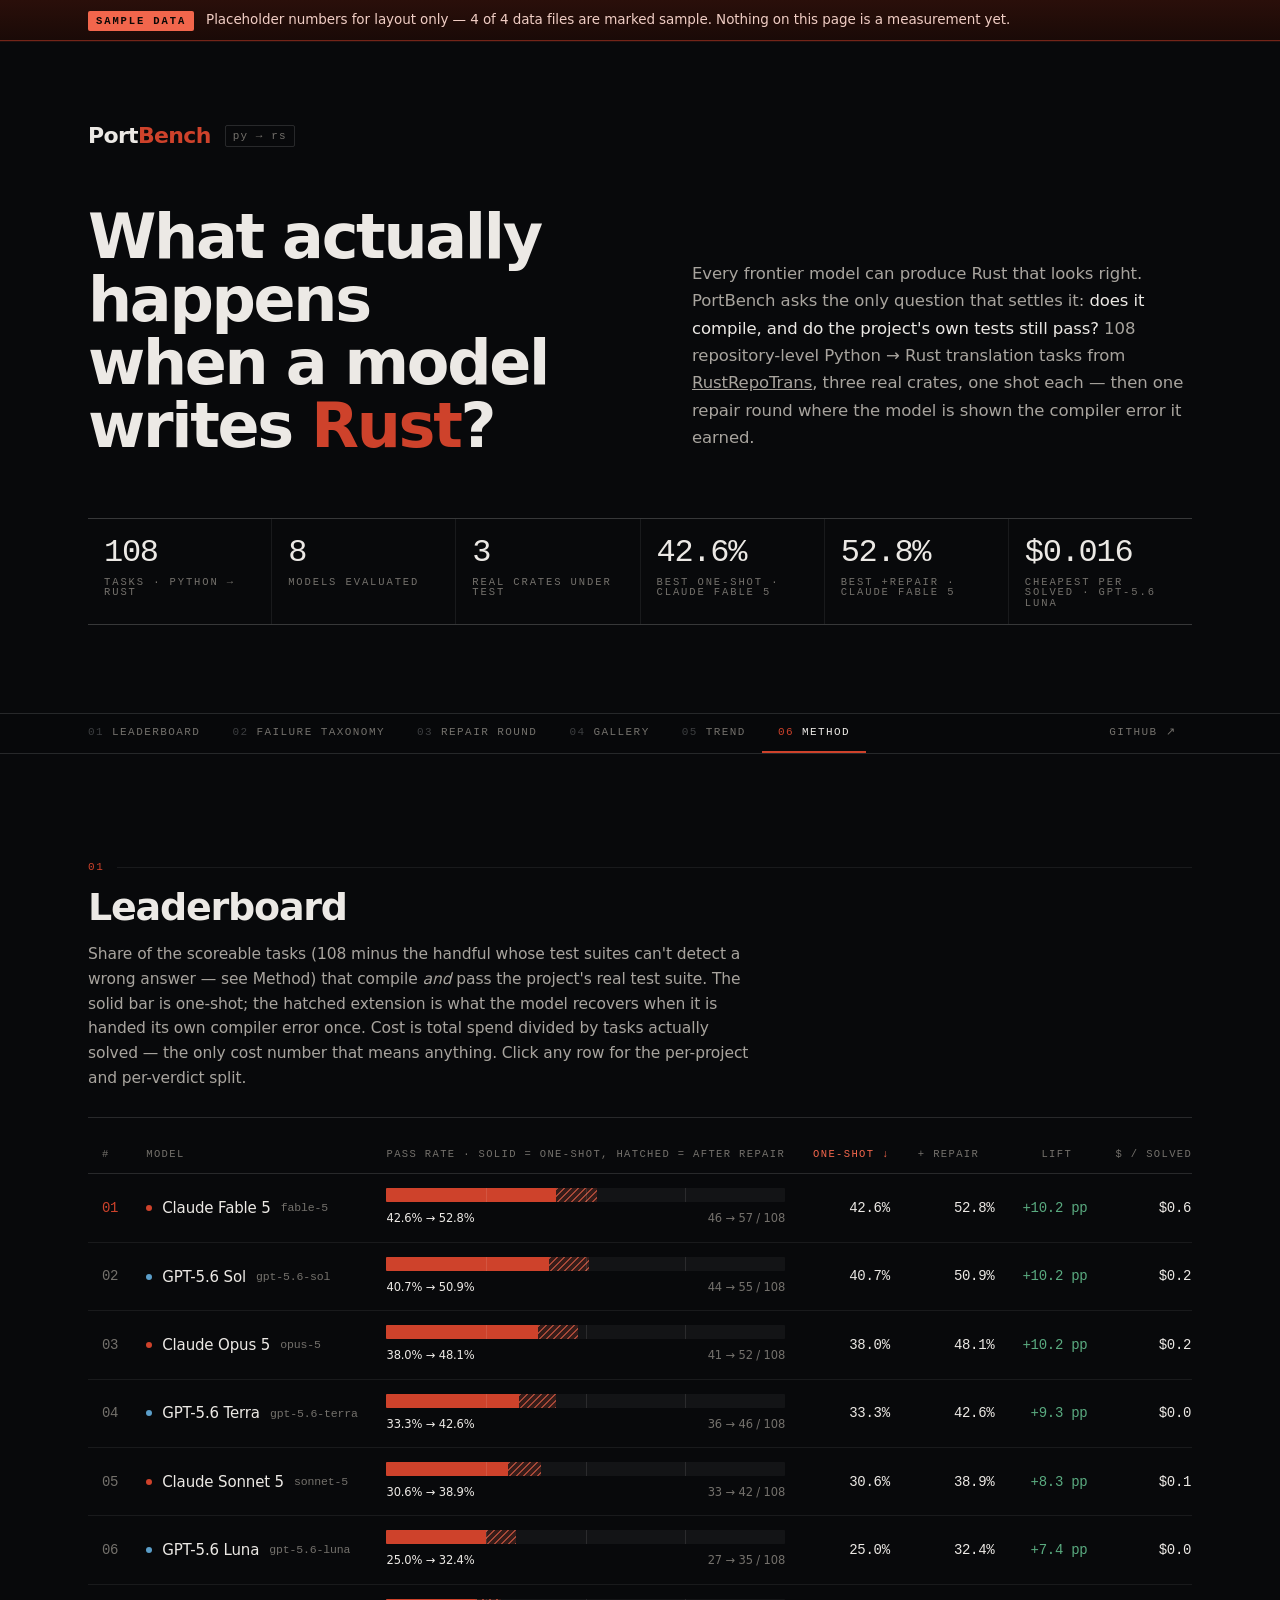
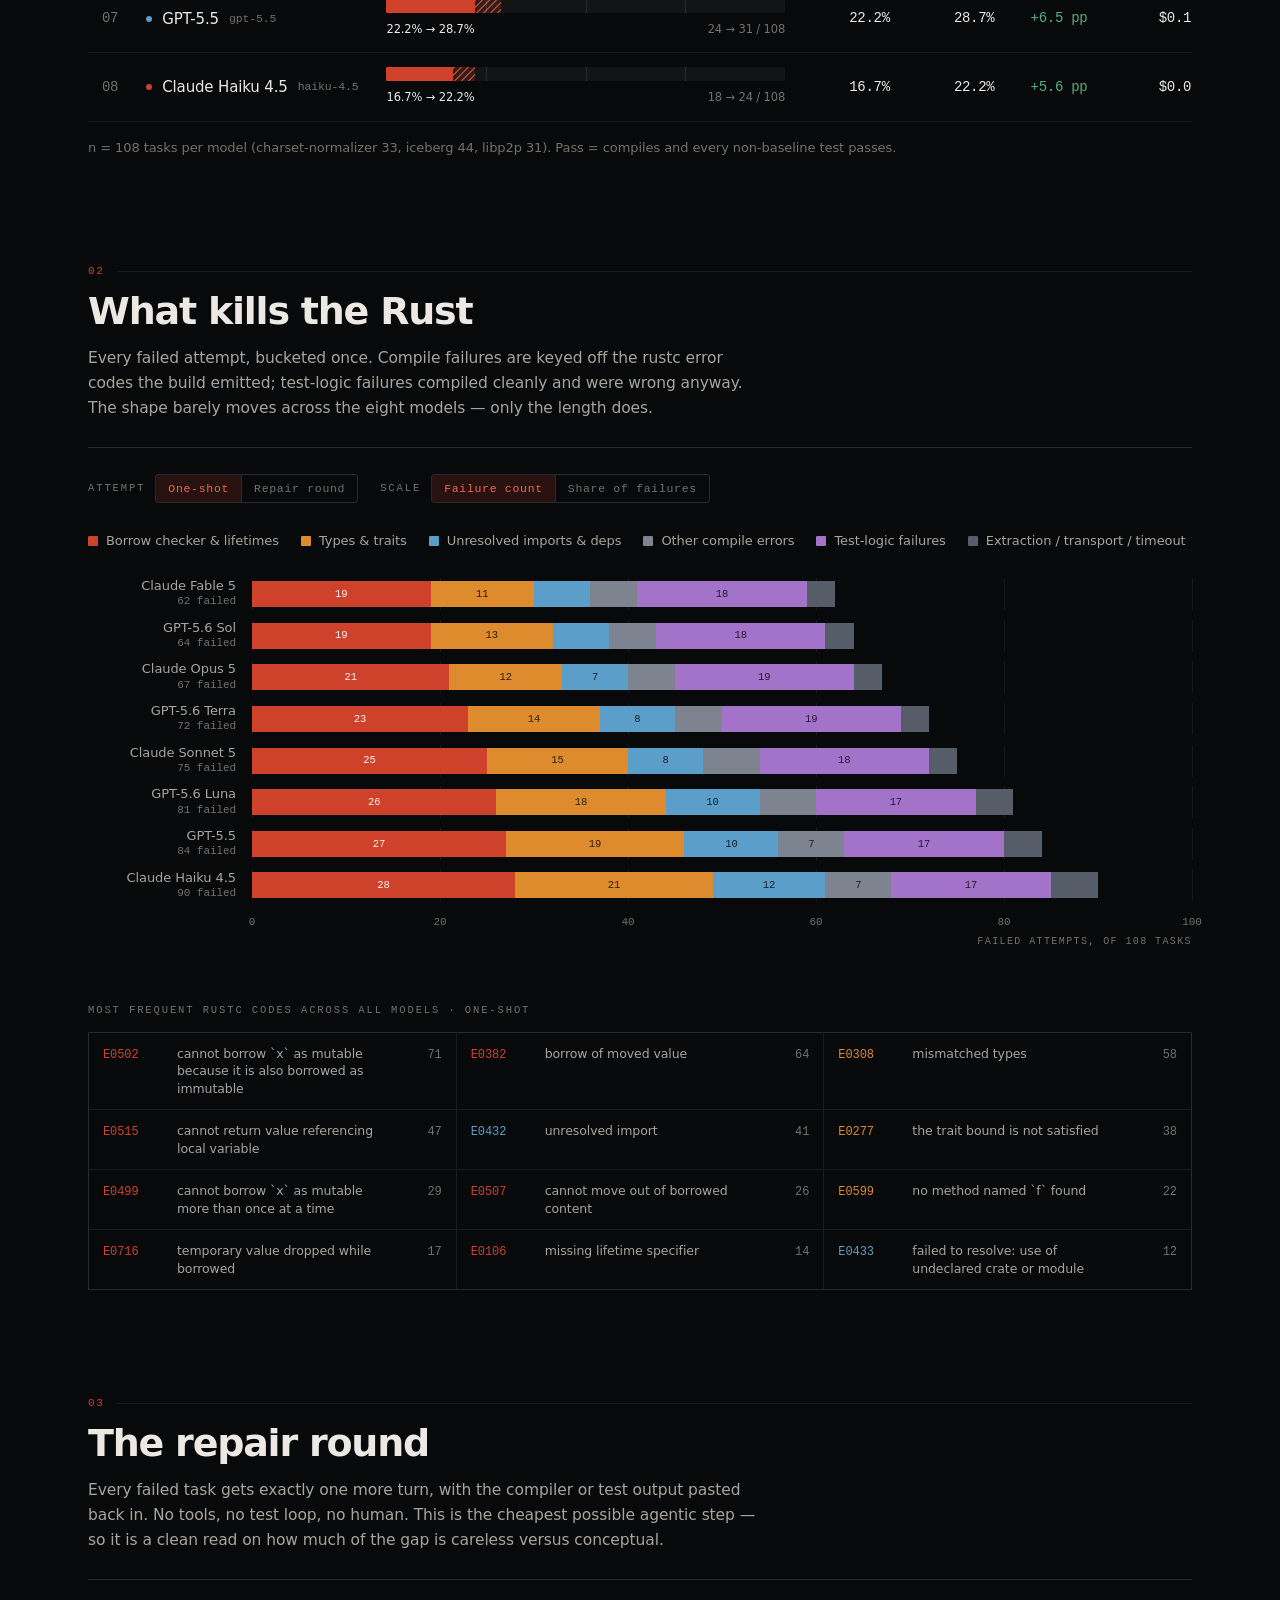
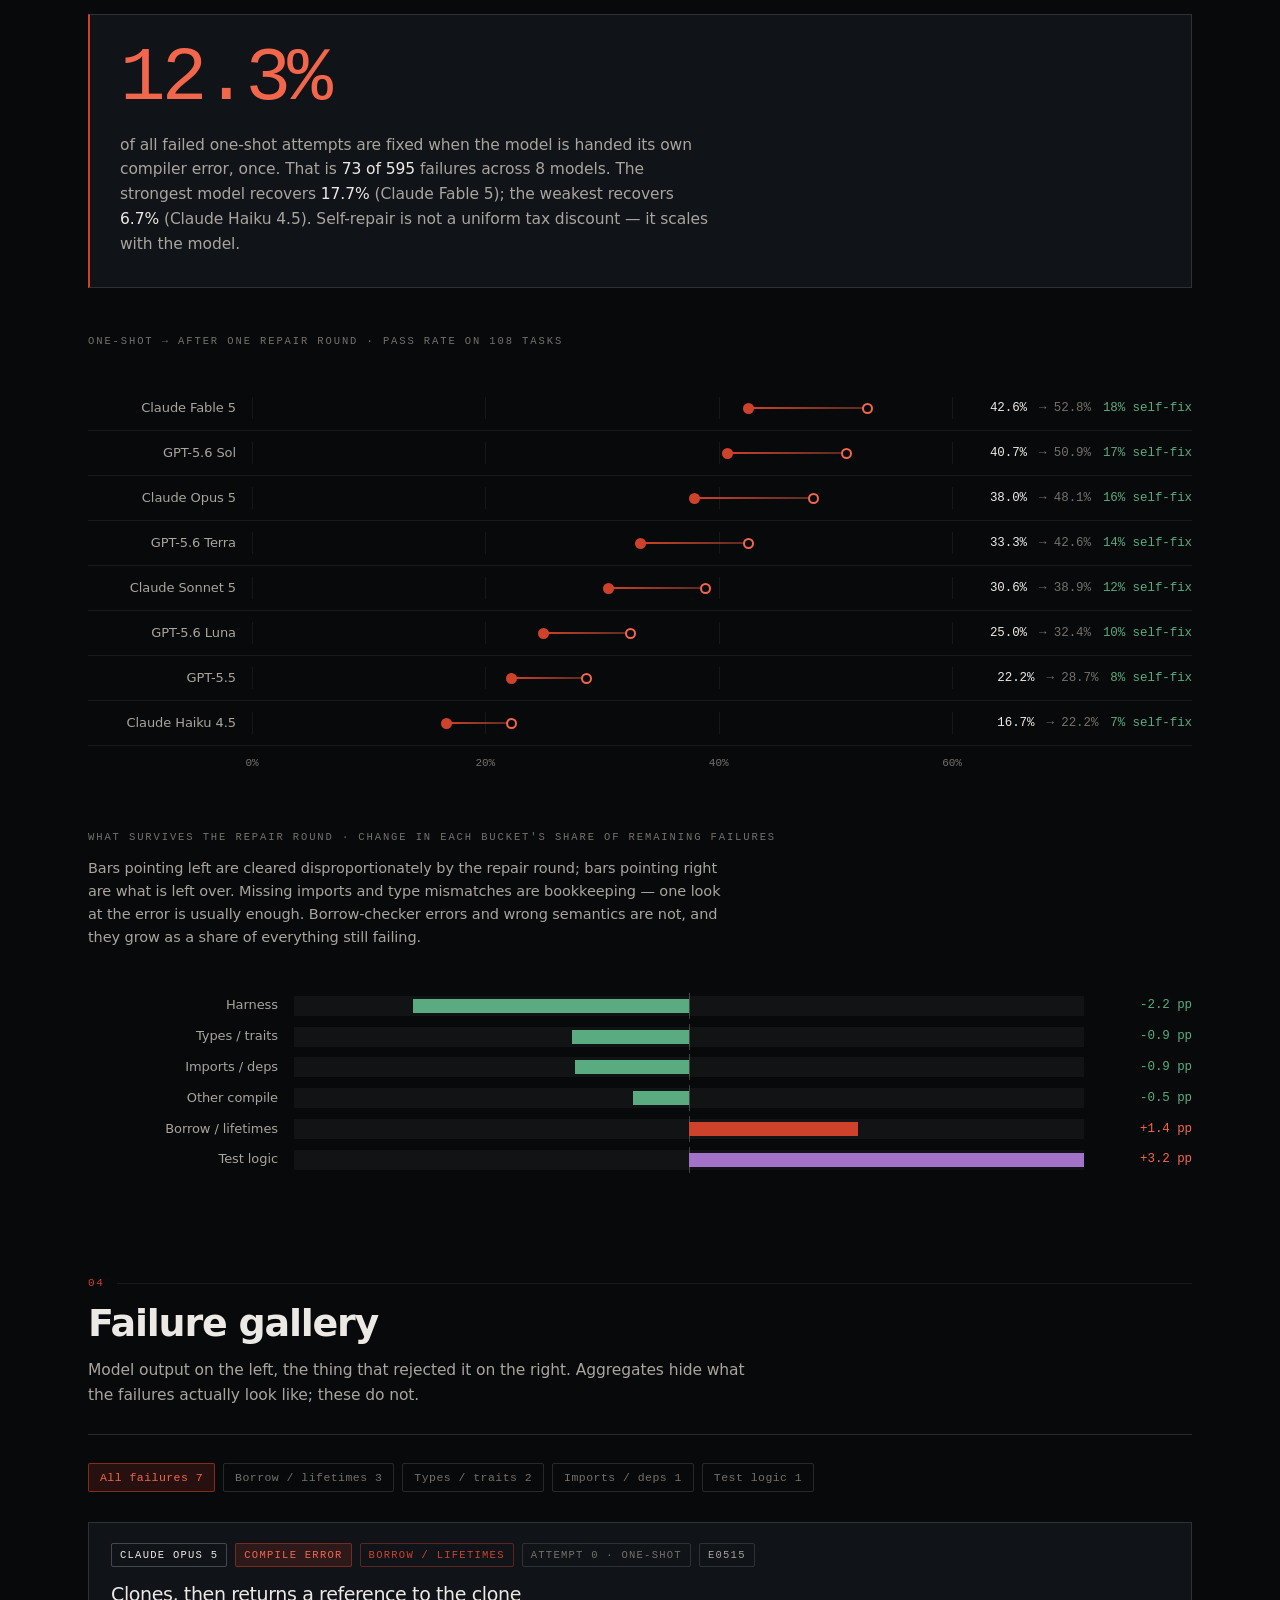
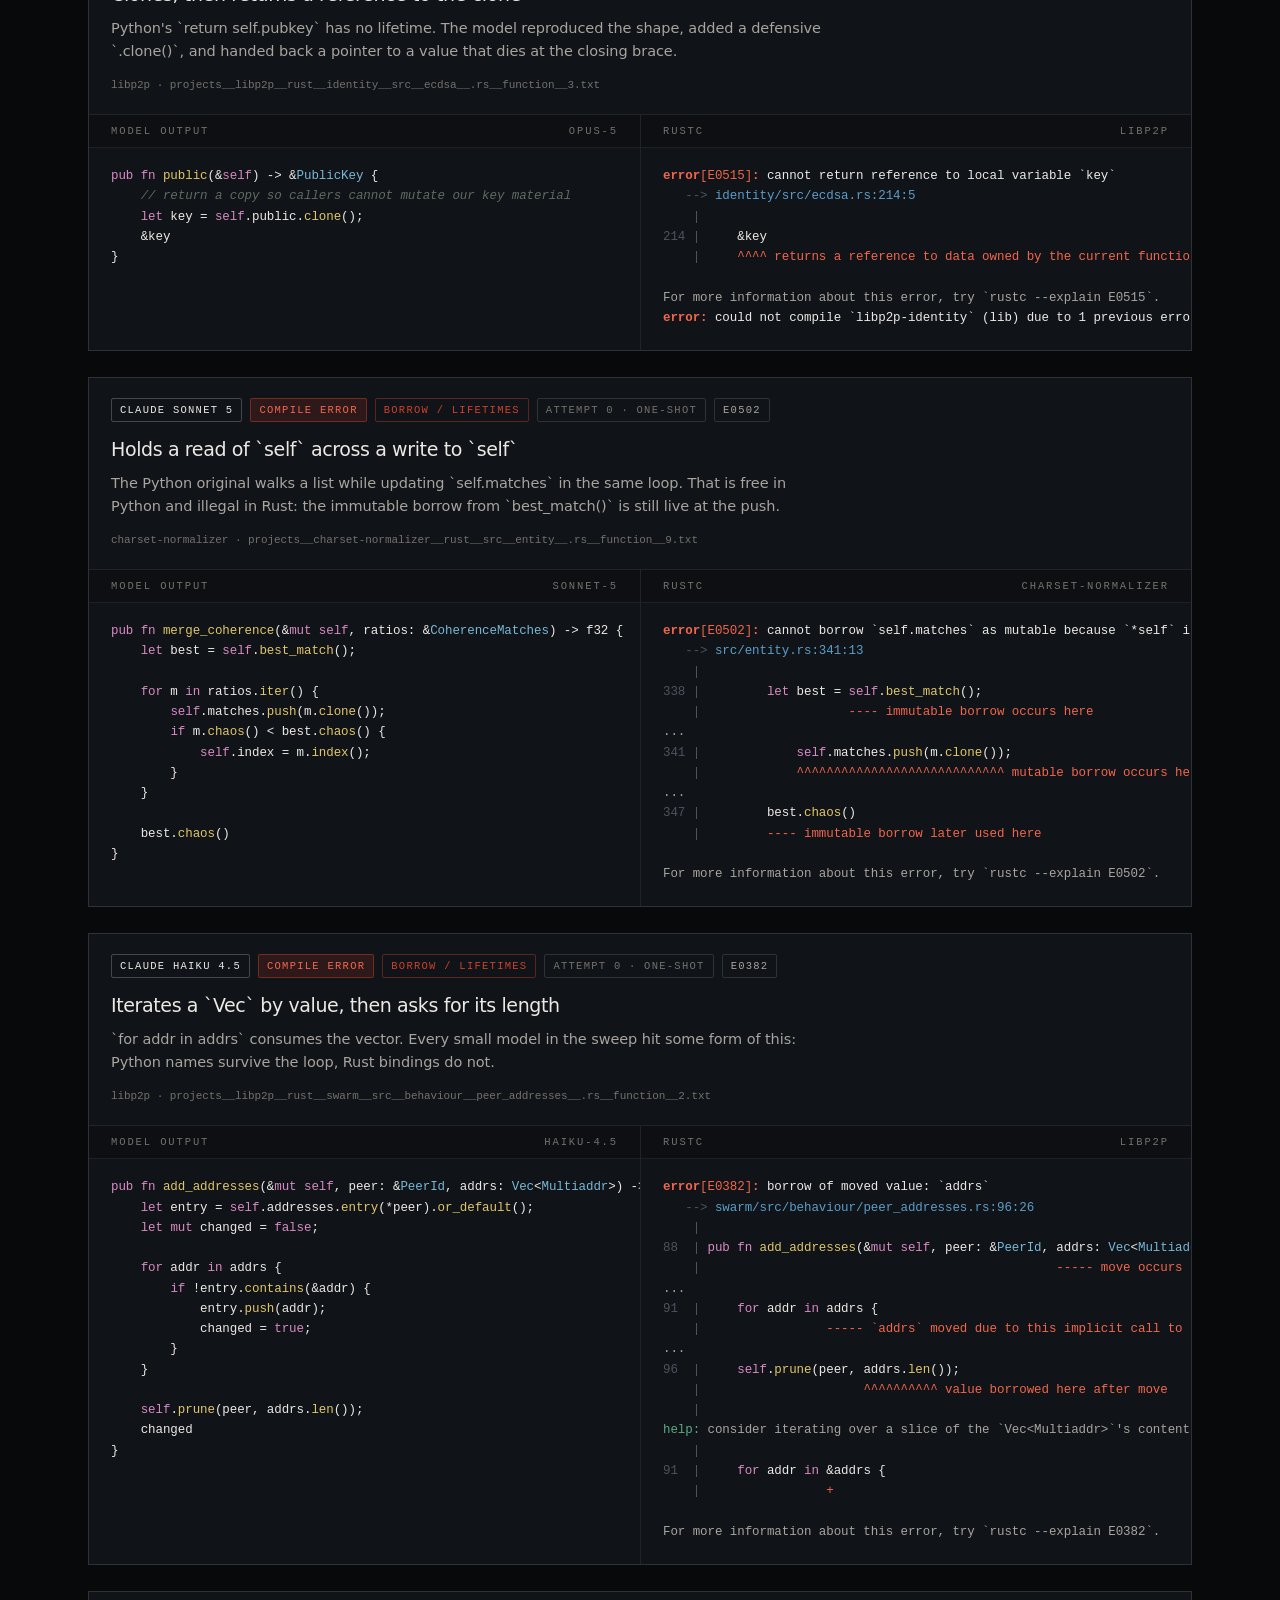
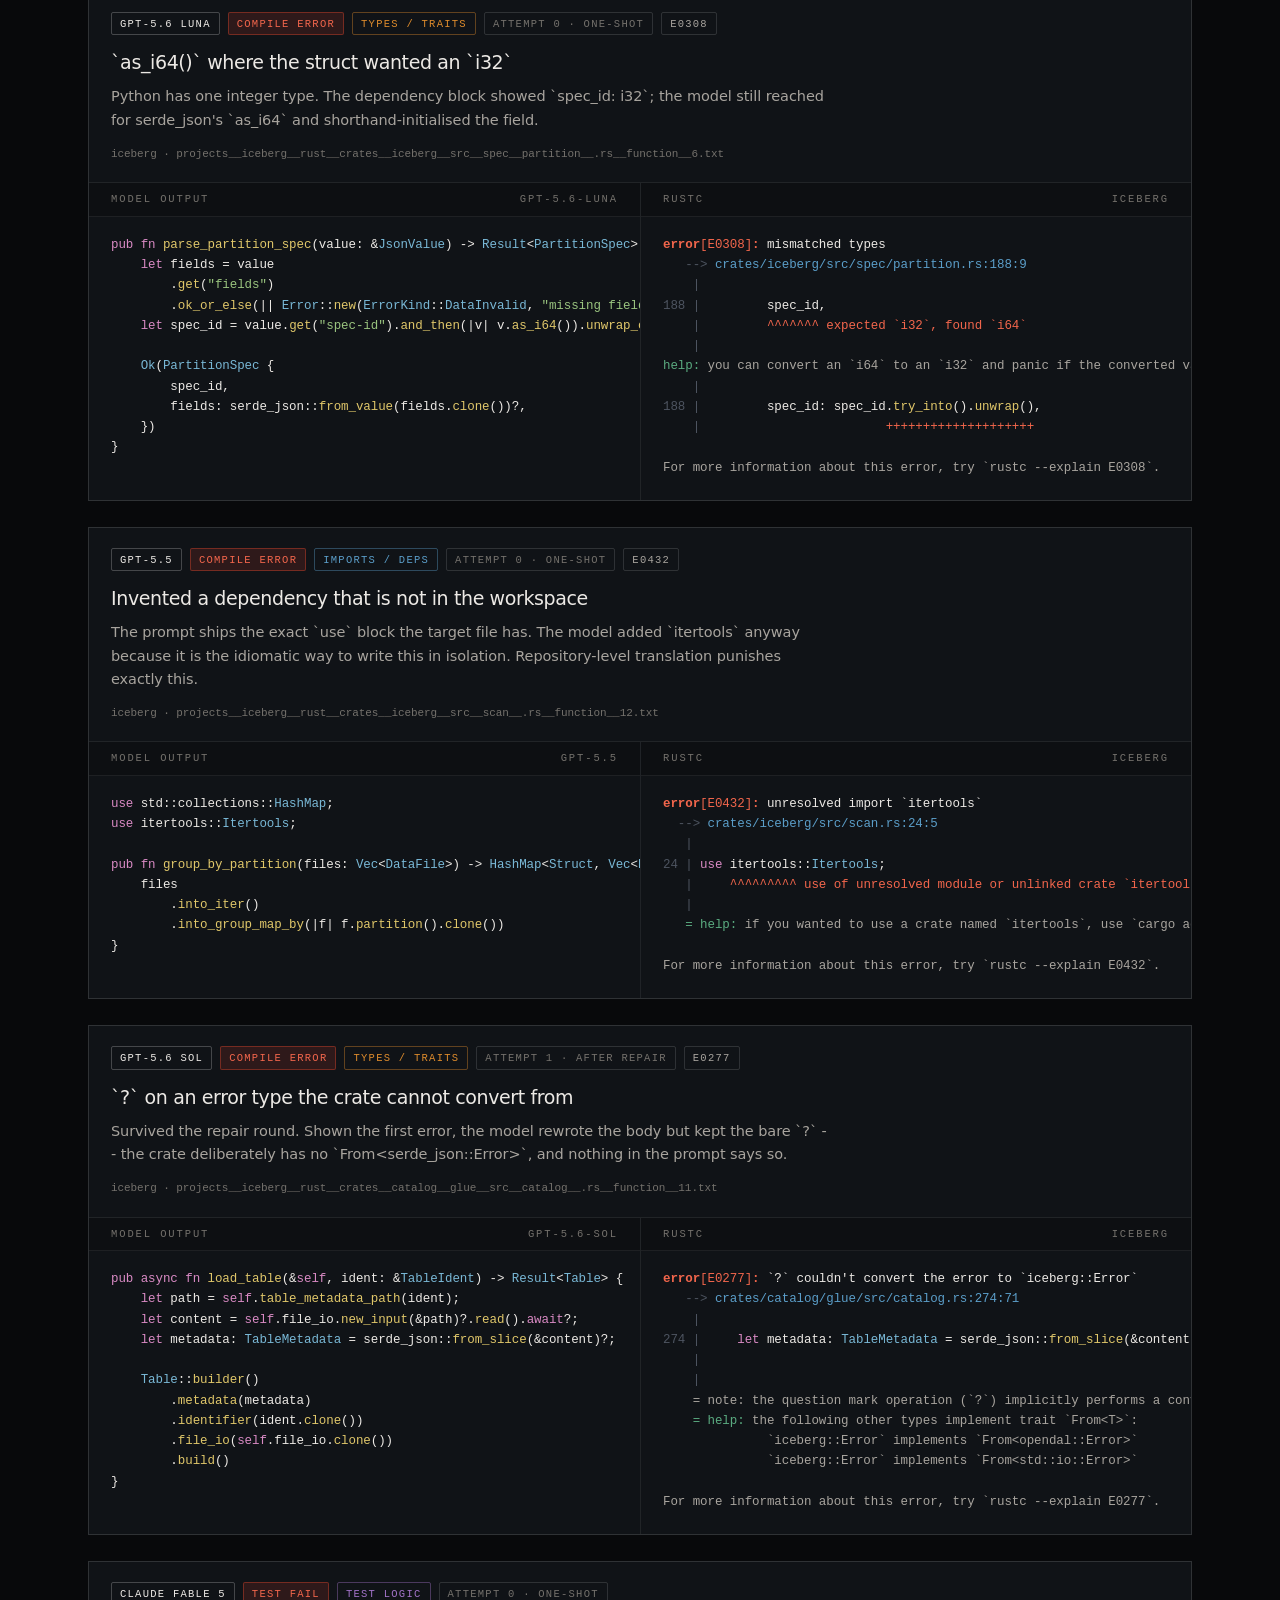
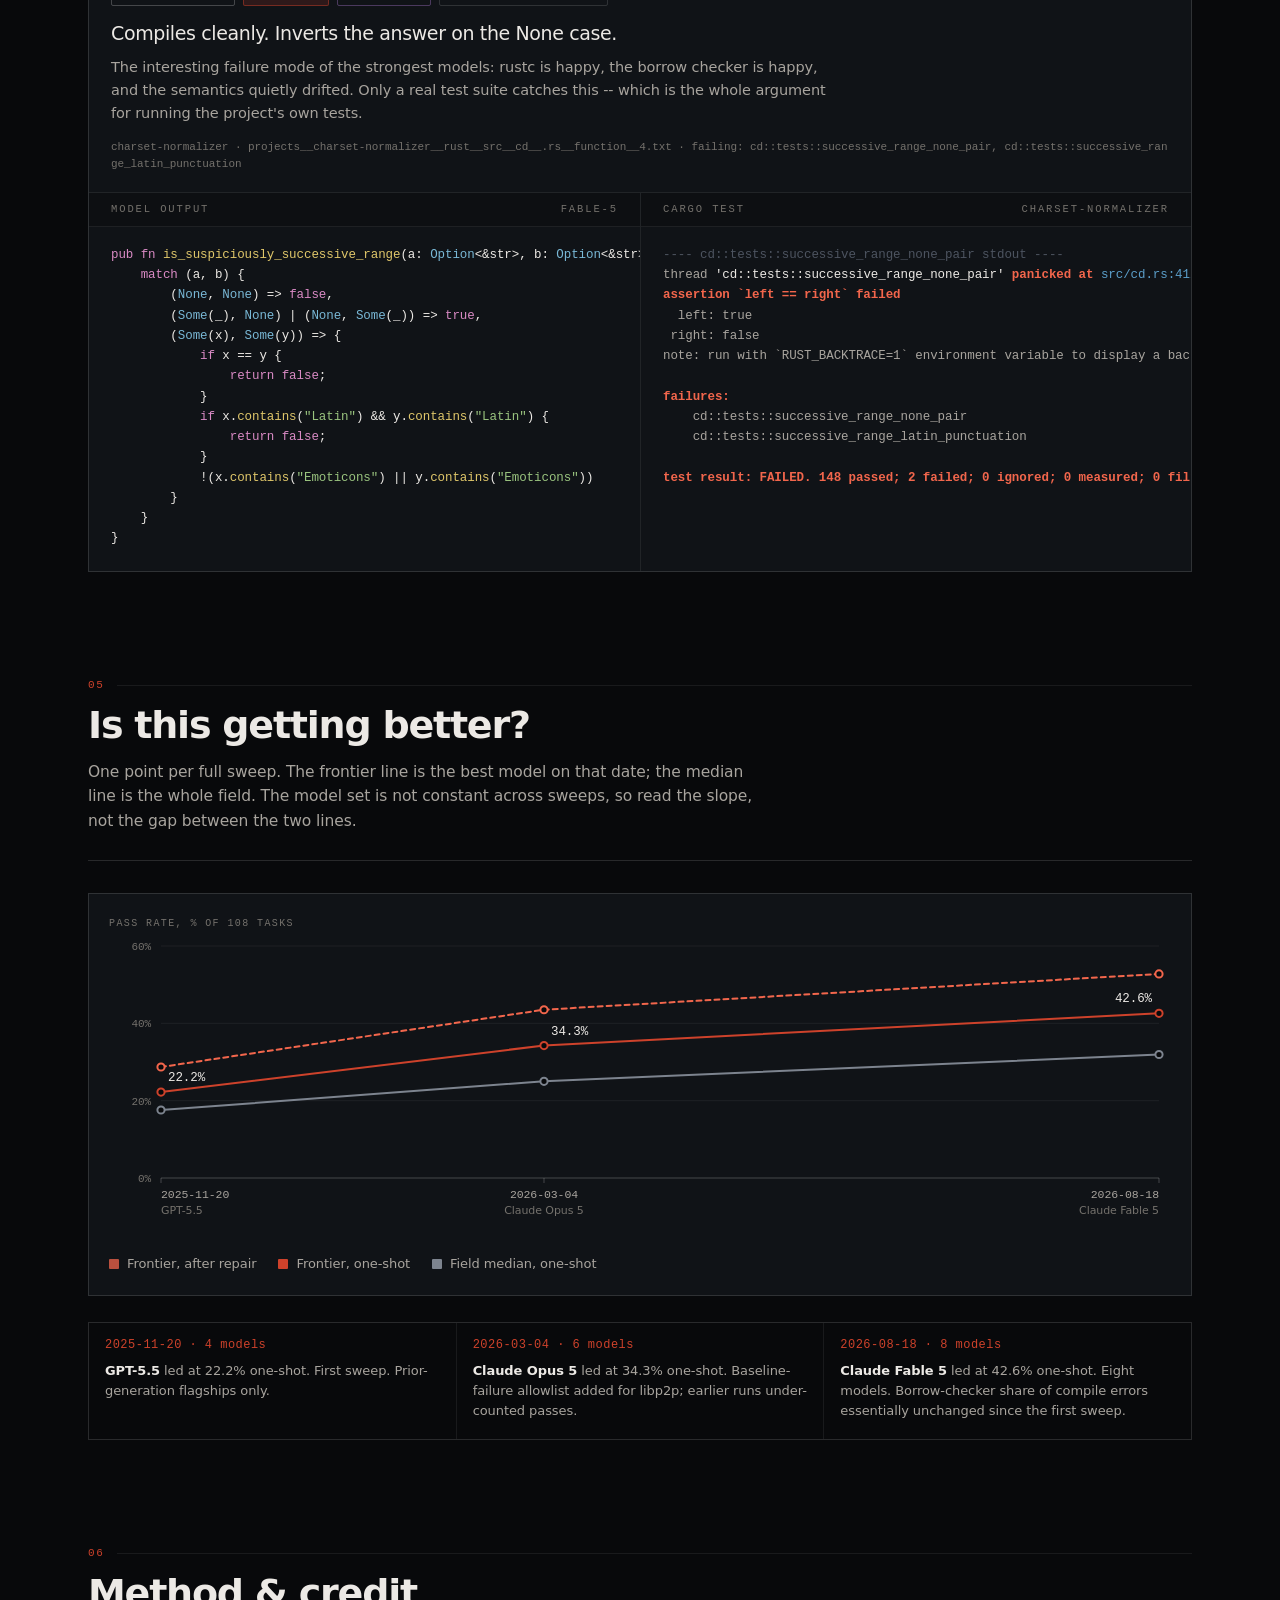
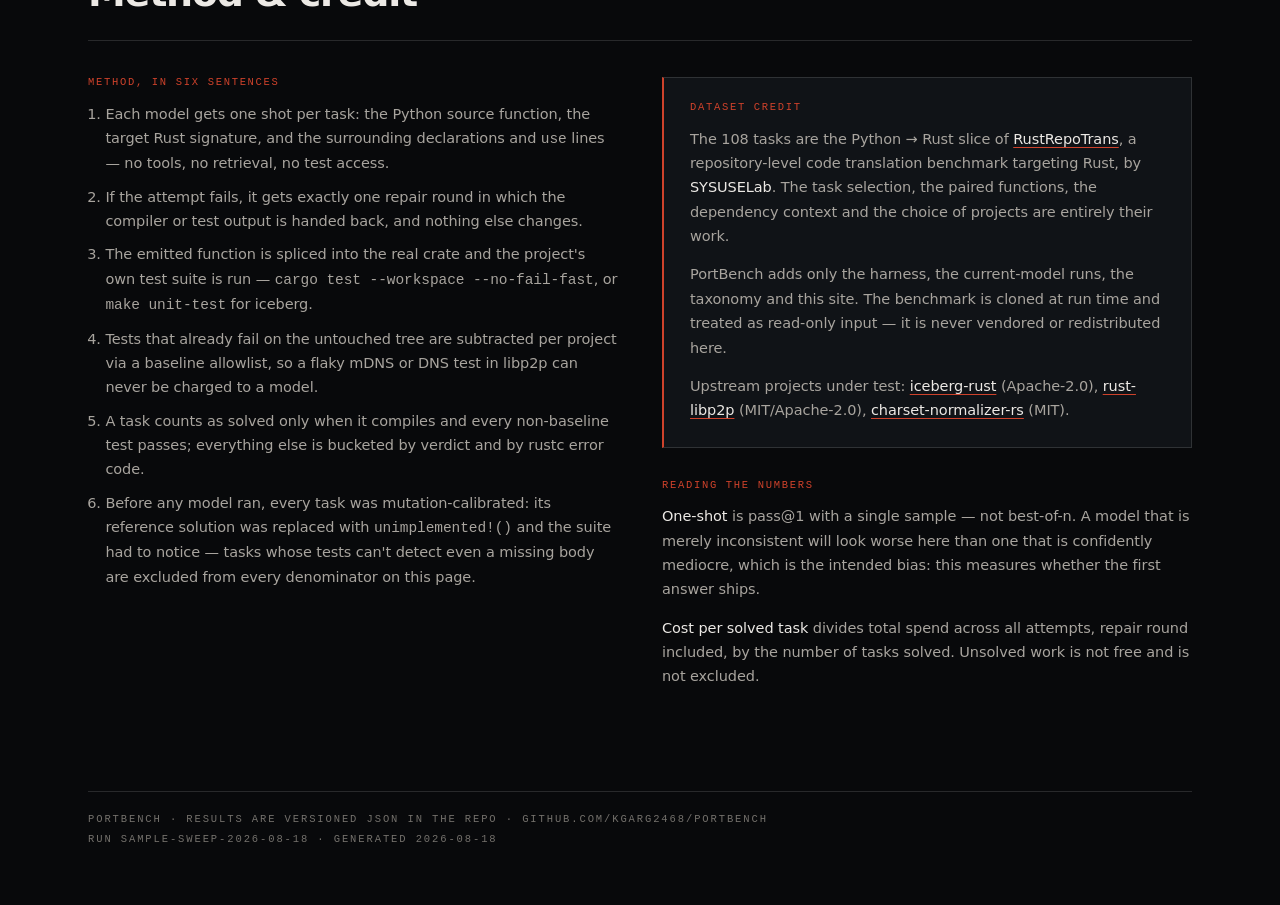
==== commit bee79096: "site: null-safe cost handling + data-driven task counts - derive() prefers aggregator cost_usd (null" ====
--- a/site/index.html
+++ b/site/index.html
@@ -75,7 +75,8 @@
         <div class="rail"><span class="no">01</span><span class="tick"></span></div>
         <h3>Leaderboard</h3>
         <p>
-          Share of the 108 tasks that compile <em>and</em> pass the project's real test suite.
+          Share of the scoreable tasks (108 minus the handful whose test suites can't detect a wrong
+          answer — see Method) that compile <em>and</em> pass the project's real test suite.
           The solid bar is one-shot; the hatched extension is what the model recovers when it is
           handed its own compiler error once. Cost is total spend divided by tasks actually solved —
           the only cost number that means anything. Click any row for the per-project and per-verdict split.
@@ -160,7 +161,7 @@
 
     <div class="aboutgrid">
       <div>
-        <h4>Method, in five sentences</h4>
+        <h4>Method, in six sentences</h4>
         <ol>
           <li>Each model gets one shot per task: the Python source function, the target Rust
             signature, and the surrounding declarations and <code>use</code> lines — no tools, no
@@ -174,6 +175,10 @@
             allowlist, so a flaky mDNS or DNS test in libp2p can never be charged to a model.</li>
           <li>A task counts as solved only when it compiles and every non-baseline test passes;
             everything else is bucketed by verdict and by rustc error code.</li>
+          <li>Before any model ran, every task was mutation-calibrated: its reference solution was
+            replaced with <code>unimplemented!()</code> and the suite had to notice — tasks whose
+            tests can't detect even a missing body are excluded from every denominator on this
+            page.</li>
         </ol>
       </div>
 
